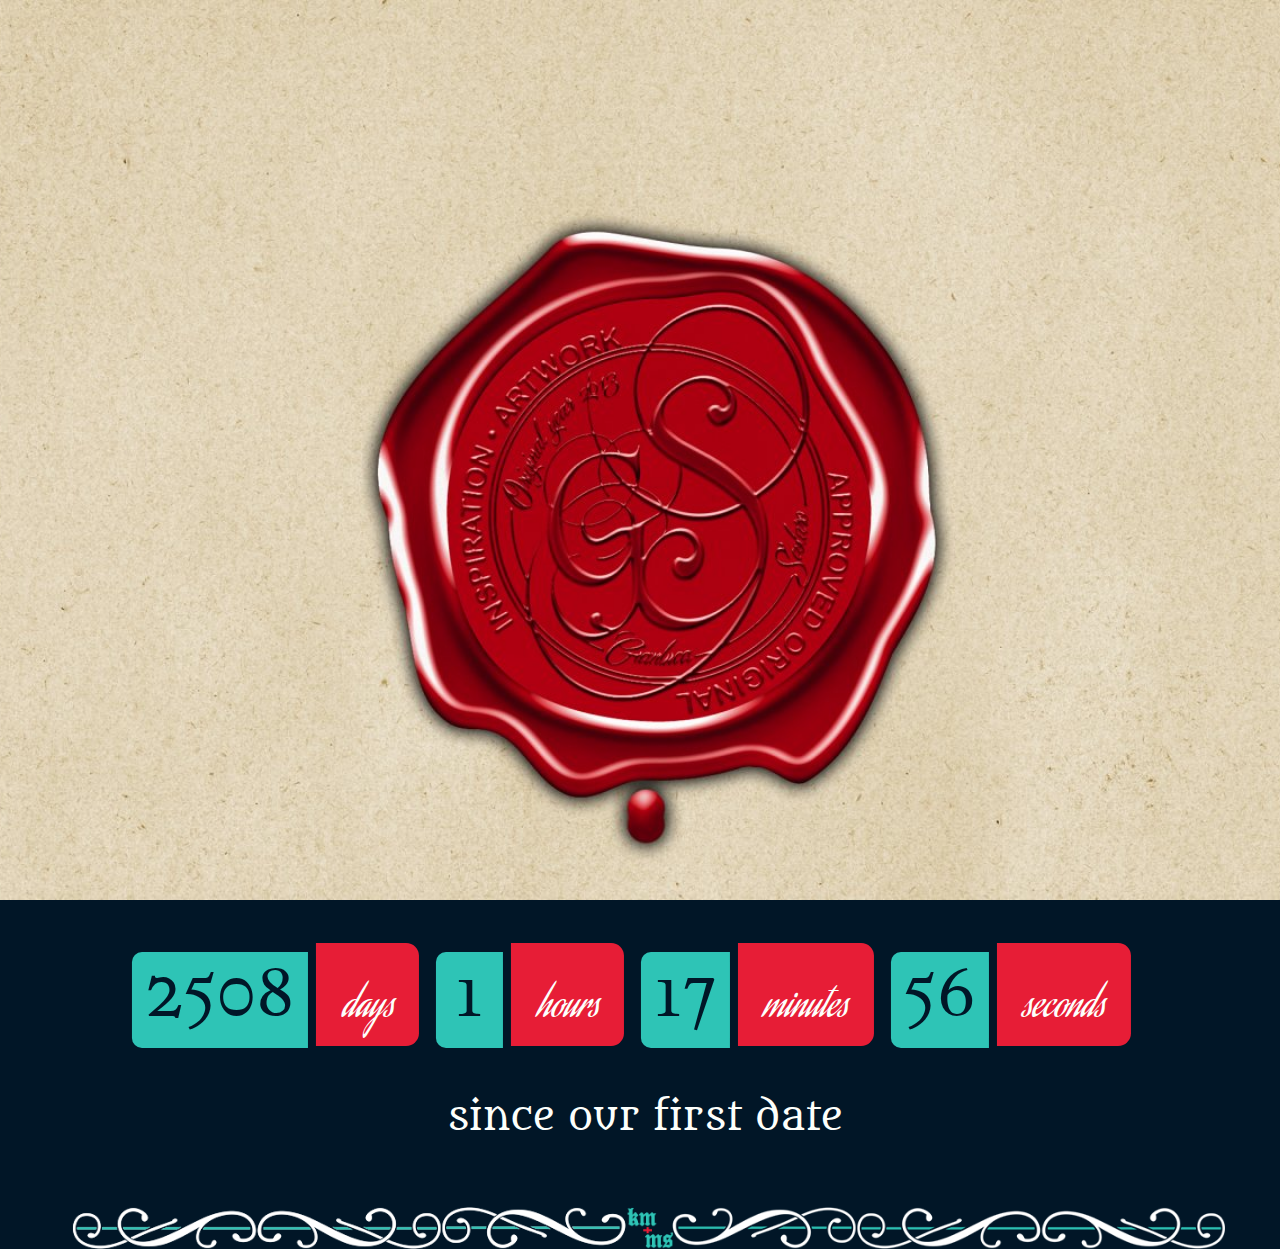
==== index.html @ 1c7cef9d "Update index.html" ====
<!DOCTYPE html>
<html>
<head>
    <meta charset="utf-8">
    <title>Merry Christmas 30!</title>
    <script src="https://cdn.zingchart.com/zingchart.min.js"></script>
    <link rel="apple-touch-icon" sizes="180x180" href="./icon/apple-touch-icon.png">
    <link rel="icon" type="image/png" sizes="32x32" href="./icon/favicon-32x32.png">
    <link rel="icon" type="image/png" sizes="16x16" href="./icon/favicon-16x16.png">
    <link rel="manifest" href="./site.webmanifest">
    <link rel="mask-icon" href="./icon/safari-pinned-tab.svg" color="#5bbad5">
    <meta name="msapplication-TileColor" content="#da532c">
    <meta name="theme-color" content="#ffffff">
    <link rel="stylesheet" href="css.css" type="text/css" charset="utf-8" />
    <style>
        zing-grid[loading] {
            height: 400px;
        }

        .blocker{
            position: fixed;
            background: #FDFFFC;
            z-index: 4;
            width: 100%;
            height: 100%;
            top: 0px;
            text-align: center;
        }

        .header {
          position: fixed;
          top: 0px;
          background: #E71D36;
          text-align: center;
          position: fixed;
          top: 0;
          width: 100vw;
          height: 10vh;
          border-radius: 0px 0px 20px 20px;
          z-index: 3;
        }

        .footer {
          position: fixed;
          bottom:0;
          text-align: right;
          z-index: 1;
        }

        .mySlides {
            display:block;
            margin-left: auto;
            margin-right: auto;
            width:40%;
            float:left;
        }

        .line{
            display:block;
            width:90vw;
            position: relative;
            top: 50%;
            left: 50%;
            transform: translate(-52%,0%);
            z-index: -1;
        }

        .roundbutton{
            position:fixed;
            background-color: transparent;
            top:27%;
            left:40%;
            border: transparent;
            border-radius: 100%;
            width: 20%;
            height: 40%;
        }

        .noScroll{
            overflow: hidden;
        }

        .countup {
          text-align: center;
          margin-bottom: 5vh;
          margin-top: 5vh;
        }

        .countup .timeel {
          display: inline-block;
          background: #2ec4b6;
          color: #011627;
          min-width: 2.6rem;
          margin-left: 1vw;
          border-radius: 10px 0 0 10px;
          font-size: 4.5vw;
          font-family: 'metamorphous';
          padding: 1vh 1vw 1.5vh 1vw;
        }

        .countup span[class*="timeRef"] {
          border-radius: 0 1vw 1vw 0;
          margin-left: 0.3vw;
          background: #e71d36;
          color: #FDFFFC;
          font-size: 3vw;
          padding: 4vh 2vw 0.75vh 2vw;
          font-family: 'aguafina';
        }

    </style>
    <script>//slideshow script
        var myIndex = 0;
        function carousel() {
          var i;
          var x = document.getElementsByClassName("mySlides");
          for (i = 0; i < x.length; i++) {
            x[i].style.display = "none";
          }
          myIndex++;
          if (myIndex > x.length) {myIndex = 1}
          x[myIndex-1].style.display = "block";
          setTimeout(carousel, 6500); // Change image every 2 seconds
        }
    </script>
    <script> // chart properties
        ZC.LICENSE = ["569d52cefae586f634c54f86dc99e6a9", "b55b025e438fa8a98e32482b5f768ff5"];
        window.addEventListener('load', function() {
            const daysConfig = {
            type: 'calendar',
            backgroundColor:'transparent',
            options: {
                firstday: 'm',
                day: { // Configure the styling by day.
                   items: { // Use this object to style the cells by individual calendar day.
                       'd-2019-09-06': {
                           backgroundColor: '#ff9f1c',
                       },
                       'd-2019-12-19': {
                           backgroundColor: '#ff9f1c',
                       },
                   },
               },
                year: {
                    text: '2019',
                    visible: true,
                    fontSize: 72,
                    fontColor: '#FDFFFC',
                    fontFamily: 'metamorphous'
                },
                startMonth: 9,
                endMonth: 12,
                palette: ['none', '#2ec4b6'],
                month: {
                    values: ['January', 'February', 'March', 'April', 'May', 'June', 'July', 'August', 'September', 'October', 'November', 'December'], // Set the month labels.
                    item: { // Use this object to style the month labels.
                        fontColor: '#FDFFFC',
                        fontSize: 45,
                        fontFamily: 'photograph',
                        offsetX: 50,
                    },
                    outline: { // Use this object to style the borders of active and inactive months.
                      borderColor: 'white',
                      borderWidth: 2,
                      active: { // Use this object to style the borders of active months.
                        borderColor: '#E71D36',
                        borderWidth: 6
                      }
                  },
                },
                weekday: {
                    values: ['Mon', 'Tue', 'Wed', 'Thu', 'Fri', 'Sat', 'Sun'],
                    item: {
                        fontColor: 'white',
                        fontSize: 24,
                        fontFamily: 'metamorphous',
                    }
                },
                values: [
                    ['2019-09-06', 2, 'We match on Tinder'],
                    ['2019-09-13', 2, 'Dinner at Vua near Dawson, ended up at my place,\nwatched Jurassic Park'],
                    ['2019-09-15', 2, 'Brunch at Eggspectation, went to Fine Arts Museum,\nended up at my place'],
                    ['2019-09-19', 2, 'Went to the pet store and Canadian Tire near Dawson,\nsomehow ended up at my place '],
                    ['2019-09-21', 2, 'Went to your place, made dinner and cookies,\nwatched About A Boy'],
                    ['2019-09-24', 2, 'Got lunch on campus at McGill, went to Indigo '],
                    ['2019-09-26', 2, 'You showed up at my place unexpectedly to hang out'],
                    ['2019-09-27', 2, 'Climate March followed by dinner at L’Gros Luxe, sleepover'],
                    ['2019-09-28', 2, 'Made french toast for breakfast and then lunch at Yokato Yokabai'],
                    ['2019-10-01', 2, 'Lunch on campus at McGill, went to Redpath Museum'],
                    ['2019-10-03', 2, 'Came to my place, went through google photos'],
                    ['2019-10-04', 2, 'Walked from McGill to my place, watched Over the Garden Wall,\nmade sandwiches, sleepover'],
                    ['2019-10-05', 2, 'Made french toast and watched Adventure Time'],
                    ['2019-10-10', 2, 'Some sort of sleepover. This one\'s lost to time.'],
                    ['2019-10-11', 1, 'Saw each other briefly, but not <i>technically</i> a date'],
                    ['2019-10-13', 2, 'You came over around midnight after a party, slept over - \nthen went to parc Lafontaine and your house later in the day'],
                    ['2019-10-14', 2, 'Canadian Thanksgiving with your family'],
                    ['2019-10-16', 2, 'went to Dawson to do homework with you, went to the mall,\nlounged on couches in Canadian Tire'],
                    ['2019-10-17', 2, 'Came to my place, ordered pasta,\nwatched Adventure Time, sleepover '],
                    ['2019-10-18', 1, 'Saw each other briefly, but not <i>technically</i> a date'],
                    ['2019-10-19', 2, 'Went thrifting, came to my place,\nwent to my friend\'s birthday party, sleepover'],
                    ['2019-10-20', 2, 'Went to your place, saw the dog, ate lunch'],
                    ['2019-10-22', 2, 'Hung out at McGill, then at Dawson, ate brie and baguettes'],
                    ['2019-10-24', 2, 'Hung out at my place, made meatballs, sleepover'],
                    ['2019-10-25', 2, 'Your Halloween party at your house, sleepover'],
                    ['2019-10-26', 2, 'Ate lunch at yours, walked around Westmount'],
                    ['2019-10-27', 2, 'Did homework and ate dinner at your place'],
                    ['2019-10-30', 2, 'Walked around the plateau and then did the\nstates presentation at my place'],
                    ['2019-10-31', 2, 'Made pasta at my place, watched Tall Girl, ate popcorn, sleepover'],
                    ['2019-11-01', 1, 'Saw each other briefly, but not <i>technically</i> a date'],
                    ['2019-11-02', 2, 'Went to the library, made chicken parm at my place,\nwatched ratatouille, sleepover'],
                    ['2019-11-03', 2, 'Made pancakes for breakfast, went to the contemporary art museum,\nate lunch and dinner at your place'],
                    ['2019-11-05', 2, 'Live drawing (of me) at your place, dinner, and studying'],
                    ['2019-11-07', 2, 'Made pasta at my place, watched Adventure Time, sleepover'],
                    ['2019-11-08', 1, 'Saw each other briefly, but not <i>technically</i> a date'],
                    ['2019-11-09', 2, 'Went to the library, ate greek food at Sparta Chicken,\nsleepover at mine'],
                    ['2019-11-10', 1, 'Saw each other briefly, but not <i>technically</i> a date'],
                    ['2019-11-12', 2, 'Ate dinner at your place, watched an Iranian vampire movie'],
                    ['2019-11-13', 2, 'You came to my place unexpectedly,\nwe ate pasta and hot chocolate'],
                    ['2019-11-15', 2, 'My birthday party (at Rob’s place), sleepover at mine'],
                    ['2019-11-16', 2, 'Slept in, went Cafe Santropol for lunch\nand then botanical gardens, library'],
                    ['2019-11-20', 2, 'I came to Dawson for a quick dinner'],
                    ['2019-11-21', 2, 'Came to my place, made Fancy butter pasta,\nwatched Arrival, sleepover'],
                    ['2019-11-22', 1, 'Saw each other briefly, but not <i>technically</i> a date'],
                    ['2019-11-23', 2, 'Went to the library, made breaded chicken at my place,\nwatched The Holy Mountain, sleepover'],
                    ['2019-11-24', 2, 'Woke up, made french toast, took a nap'],
                    ['2019-11-25', 2, 'I came to Dawson to hang out real quick,\ncoffee date at Starbucks'],
                    ['2019-11-26', 2, 'Popped over to Dawson for a quick dinner, went to Canadian Tire'],
                    ['2019-11-28', 2, 'Met up at my place, thanksgiving dinner with my parents\nat L’Academie, watched Song of the Sea, sleepover '],
                    ['2019-11-29', 2, 'Woke up, made pancakes, hung out'],
                    ['2019-11-30', 2, 'Went to the library, then your place, made stir-fry,\nwatched Captain Fantastic & ate chocolates,\nlooked at old drawings/photos, sleepover'],
                    ['2019-12-01', 2, 'Slept in, ate cheesy bagels, read books, hung out'],
                    ['2019-12-02', 2, 'Went to Dawson to hang out while you did homework'],
                    ['2019-12-03', 2, 'Went to Dawson, ate greek food, hung out while you worked for a while'],
                    ['2019-12-04', 2, 'Went to Dawson, got some pizza, played some sporcle'],
                    ['2019-12-05', 2, 'Came to my place, made pasta, watched Netflix, sleepover'],
                    ['2019-12-06', 2, 'Dinner with your grandparents, sleepover at your place'],
                    ['2019-12-07', 1, 'Saw each other briefly, but not <i>technically</i> a date'],
                    ['2019-12-08', 2, 'At your place, ate homemade pizza, then hung out & studied together'],
                    ['2019-12-09', 2, 'Came to mine, made chicken parm then watched Bob Burger\nand ate chocolate chip cookies, sleepover'],
                    ['2019-12-10', 1, 'Saw each other briefly, but not <i>technically</i> a date'],
                    ['2019-12-12', 2, 'Made chicken souvlaki at my place, watched Awakenings, sleepover'],
                    ['2019-12-13', 2, 'Slept in, made buttermilk pancakes, got dinner at Vua,\nsaw Queen & Slim at the theater, went back to your place, sleepover'],
                    ['2019-12-14', 1, 'Saw each other briefly, but not <i>technically</i> a date'],
                    ['2019-12-16', 2, 'Hung out at your place - later, fancy dinner at Cadet, sleepover'],
                    ['2019-12-17', 2, 'Borrowed the car to drive to SkyZone - later, made ravioli and hung out'],
                    ['2019-12-18', 2, 'Went to your place after your wisdom teeth surgery,\nate a lot of food and watched the Hunger Games'],
                    ['2019-12-19', 2, 'I fly back to Philadelphia'],
                ]
            },
                tooltip: { // Use this object to to configure the tooltips.
                        text: '%data-day\n%data-info0',
                        alpha: 1,
                        backgroundColor: '#FDFFFC',
                        borderAlpha: 1,
                        borderColor: '#E71D36',
                        borderRadius: 10,
                        borderWidth: 2,
                        callout: true,
                        fontFamily: 'metamorphous',
                        fontColor: '#26a195',
                        fontSize: 20,
                        offsetY: -10,
                        align: 'center',
                        textAlpha: 1
                    },
                plotarea: {
                    backgroundColor:'transparent',
                    marginTop: '15%',
                }
            };
            zingchart.render({
                id: 'myChart',
                data: daysConfig,
            });
        });
    </script>
    <script>// hide intro function
        function hideFunction() {
            var x = document.getElementById("intro");
            if (x.style.display === "none") {
                x.style.display = "block";
            } else {
                x.style.display = "none";
            }
        }
    </script>
    <script>// countup function
        window.onload = function() {
            countUpFromTime("Sep 13, 2019 17:00:00", 'countup1'); // ****** Change this line!
        };
        function countUpFromTime(countFrom, id) {
        countFrom = new Date(countFrom).getTime();
        var now = new Date(),
          countFrom = new Date(countFrom),
          timeDifference = (now - countFrom);

        var secondsInADay = 60 * 60 * 1000 * 24,
          secondsInAHour = 60 * 60 * 1000;

        days = Math.floor(timeDifference / (secondsInADay) * 1);
        hours = Math.floor((timeDifference % (secondsInADay)) / (secondsInAHour) * 1);
        mins = Math.floor(((timeDifference % (secondsInADay)) % (secondsInAHour)) / (60 * 1000) * 1);
        secs = Math.floor((((timeDifference % (secondsInADay)) % (secondsInAHour)) % (60 * 1000)) / 1000 * 1);

        var idEl = document.getElementById(id);
        idEl.getElementsByClassName('days')[0].innerHTML = days;
        idEl.getElementsByClassName('hours')[0].innerHTML = hours;
        idEl.getElementsByClassName('minutes')[0].innerHTML = mins;
        idEl.getElementsByClassName('seconds')[0].innerHTML = secs;

        clearTimeout(countUpFromTime.interval);
        countUpFromTime.interval = setTimeout(function(){ countUpFromTime(countFrom, id); }, 1000);
        }
    </script>
    <script>//scroll lock script
        function removeScrollLock() {
            var element = document.getElementById("body");
            element.classList.remove("noScroll");
        }
    </script>
</head>

<body style="background-color:#011627;" id="body" class="noScroll">
    <div style="position:absolute; top:0; left:0;">
        <div class="blocker" id="intro">
                <img src="./img/seal.png" alt="if this image isn't showing up, something's gone wrong" style="width:100%; height:100%; object-fit: cover;">
                <button class="roundbutton" onclick="hideFunction(); carousel(); removeScrollLock()"></button>
        </div>
        <div class="header" id="myHeader" style="font-family: 'aguafina'; font-size:5vh; color:#FDFFFC; line-height:0px;">
            <p>Kiran's Crazy Coded Christmas Card</p>
        </div>
        <div class="footer">
            <img src="./img/tinyk.png" alt="if this image isn't showing up, something's gone wrong" style="width:20%">
        </div>

        <div style="display:block; margin-left:5vw; padding-top:12vh;">
            <img src="./img/hollyleft.png" alt="if this image isn't showing up, something's gone wrong" style="width:20vw; float: left; padding-right:5vw; padding-top:10%;">
            <div class="slideshow" style="text-align: center; width:100vw">
                <img class="mySlides" alt="if this image isn't showing up, something's gone wrong" src="./img/slide1.png">
                <img class="mySlides" alt="if this image isn't showing up, something's gone wrong" src="./img/slide2.png">
                <img class="mySlides" alt="if this image isn't showing up, something's gone wrong" src="./img/slide3.png">
                <img class="mySlides" alt="if this image isn't showing up, something's gone wrong" src="./img/slide4.png">
                <img class="mySlides" alt="if this image isn't showing up, something's gone wrong" src="./img/slide5.png">
            </div>
            <img src="./img/hollyright.png" alt="if this image isn't showing up, something's gone wrong" style="width:20vw; float: left; padding-left:5vw; padding-top:10%;">
        </div>

        <p style="clear: both;"></p>


        <img class="line" src="./img/line.png" alt="if this image isn't showing up, something's gone wrong" style="padding-top: 2%; padding-bottom: 0%;">

        <div style="font-family: 'metamorphous'; text-align: center; margin-left:-4%;">
            <p style="font-size: 4vw; color:#FF9F1C">Merry Christmas, Muriel!</p>
            <p style="font-size: 2vw; color:#FDFFFC;">If you're reading this, that means it's Christmas, </p>
        </div>

        <img class="line" src="./img/line.png" alt="if this image isn't showing up, something's gone wrong" style="padding-top: 0%; padding-bottom: 2%;">

        <div id='myChart' style="width:90vw; position: relative; z-index: 2;"></div>

        <div class="countup" id="countup1" style="transform: translate(-3.5%,0%);">
              <span class="timeel days">00</span>
              <span class="timeel timeRefDays">days</span>
              <span class="timeel hours">00</span>
              <span class="timeel timeRefHours">hours</span>
              <span class="timeel minutes">00</span>
              <span class="timeel timeRefMinutes">minutes</span>
              <span class="timeel seconds">00</span>
              <span class="timeel timeRefSeconds">seconds</span>
        </div>
        <div style="font-family: 'metamorphous'; text-align: center; margin-left:-4%;">
            <p style="font-size: 3vw; color:#FDFFFC">since our first date</p>
        </div>

        <img class="line" src="./img/line.png" alt="if this image isn't showing up, something's gone wrong" style="padding-top: 2%; padding-bottom: 0%;">
    </div>
</body>

</html>
---- css.css ----
@font-face {
    font-family: 'photograph';
    src: url('./font/photographsignature-webfont.woff2') format('woff2'),
         url('./font/photographsignature-webfont.woff') format('woff');
    font-weight: normal;
    font-style: normal;
}

@font-face {
    font-family: 'metamorphous';
    src: url('./font/metamorphous-regular-webfont.woff2') format('woff2'),
         url('./font/metamorphous-regular-webfont.woff') format('woff');
    font-weight: normal;
    font-style: normal;

}

@font-face {
    font-family: 'aguafina';
    src: url('./font/aguafinascript-regular-webfont.woff2') format('woff2'),
         url('./font/aguafinascript-regular-webfont.woff') format('woff');
    font-weight: normal;
    font-style: normal;

}
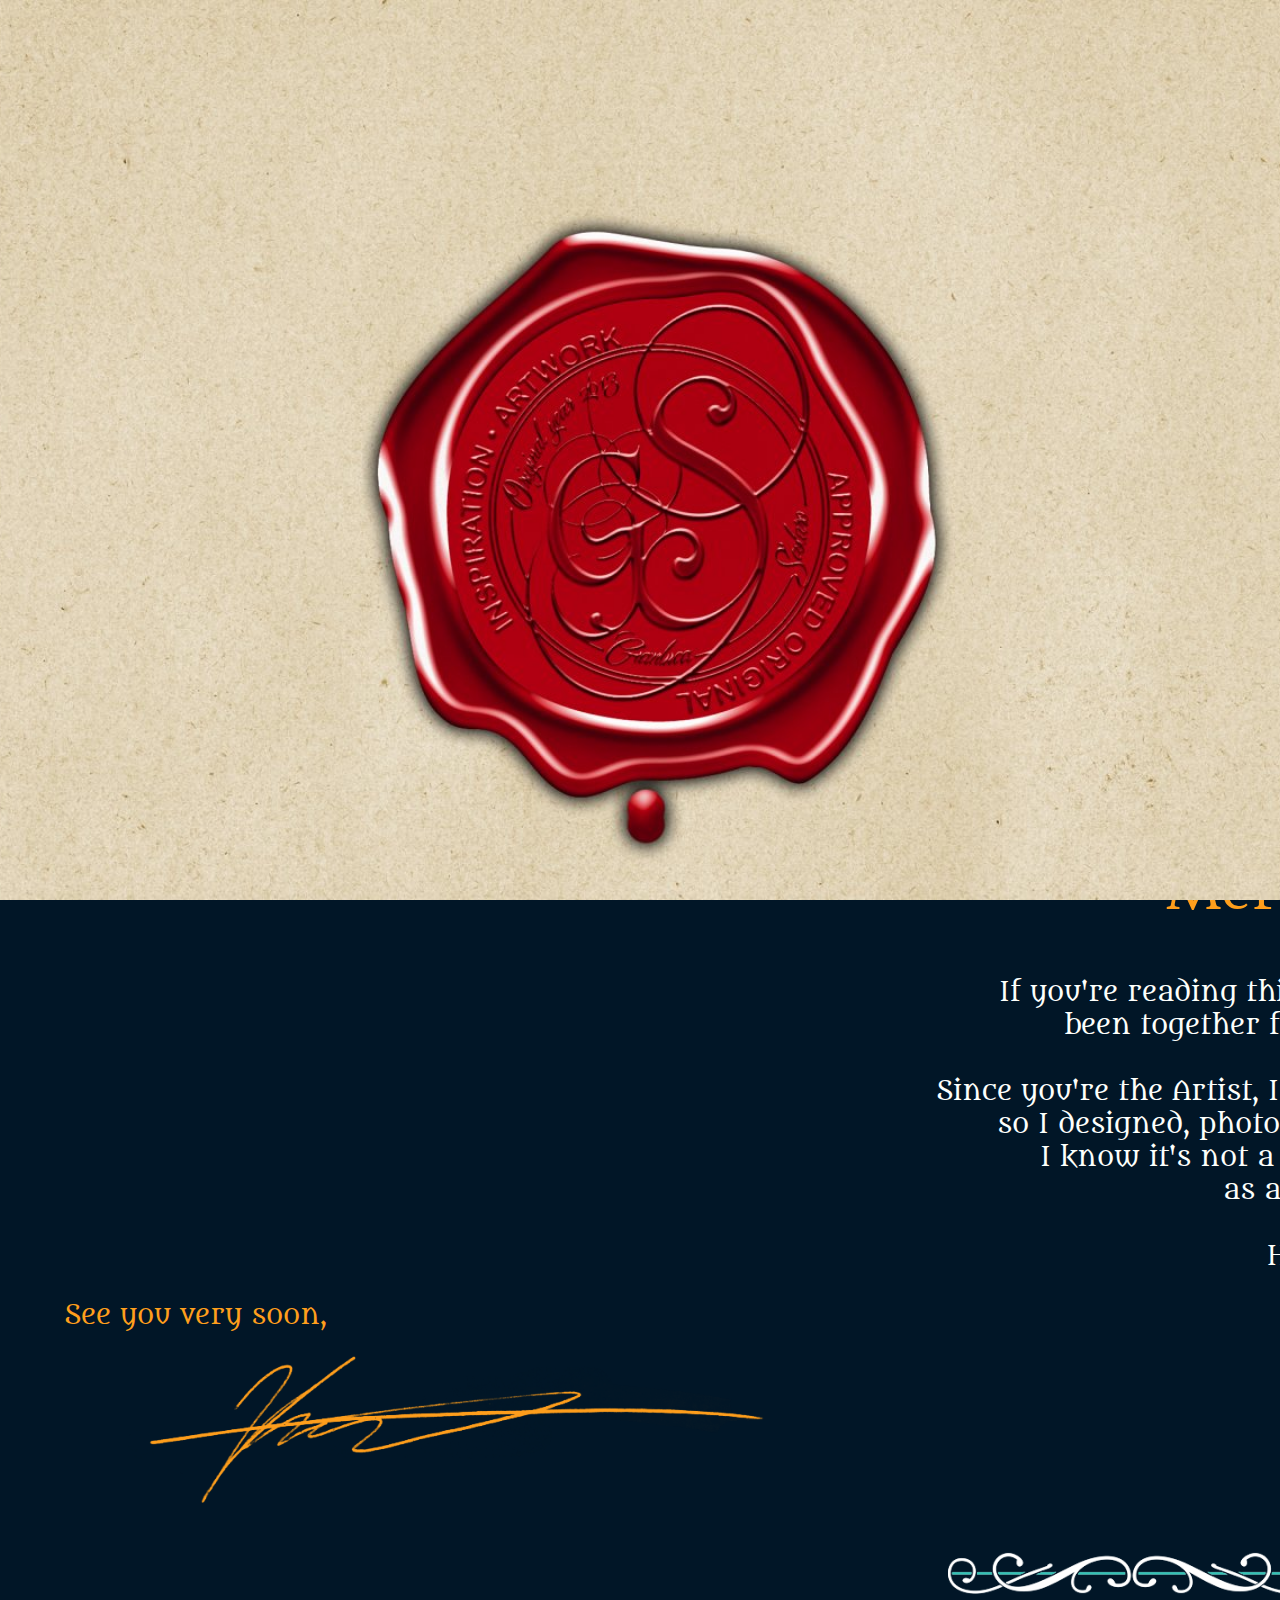
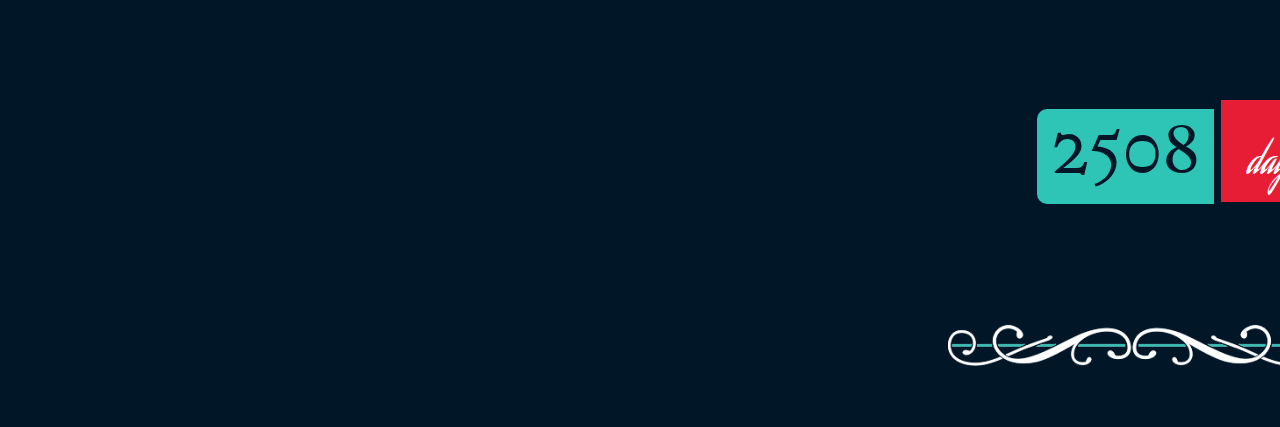
==== commit 237ba72e: "final edits: fixing centering, adding text" ====
--- a/index.html
+++ b/index.html
@@ -2,7 +2,7 @@
 <html>
 <head>
     <meta charset="utf-8">
-    <title>Merry Christmas 30!</title>
+    <title>Merry Christmas!</title>
     <script src="https://cdn.zingchart.com/zingchart.min.js"></script>
     <link rel="apple-touch-icon" sizes="180x180" href="./icon/apple-touch-icon.png">
     <link rel="icon" type="image/png" sizes="32x32" href="./icon/favicon-32x32.png">
@@ -48,11 +48,11 @@
         }
 
         .mySlides {
-            display:block;
-            margin-left: auto;
-            margin-right: auto;
-            width:40%;
+            position: relative;
+            display: inline-block;
+            width: 40vw;
             float:left;
+            padding: 0vh 3.5vw 0vh 3.5vw;
         }
 
         .line{
@@ -61,9 +61,10 @@
             position: relative;
             top: 50%;
             left: 50%;
-            transform: translate(-52%,0%);
+            transform: translate(-50%,0%);
             z-index: -1;
         }
+
 
         .roundbutton{
             position:fixed;
@@ -90,7 +91,6 @@
           display: inline-block;
           background: #2ec4b6;
           color: #011627;
-          min-width: 2.6rem;
           margin-left: 1vw;
           border-radius: 10px 0 0 10px;
           font-size: 4.5vw;
@@ -119,7 +119,7 @@
           }
           myIndex++;
           if (myIndex > x.length) {myIndex = 1}
-          x[myIndex-1].style.display = "block";
+          x[myIndex-1].style.display = "inline";
           setTimeout(carousel, 6500); // Change image every 2 seconds
         }
     </script>
@@ -177,7 +177,7 @@
                     }
                 },
                 values: [
-                    ['2019-09-06', 2, 'We match on Tinder'],
+                    ['2019-09-06', 2, 'We matched on Tinder'],
                     ['2019-09-13', 2, 'Dinner at Vua near Dawson, ended up at my place,\nwatched Jurassic Park'],
                     ['2019-09-15', 2, 'Brunch at Eggspectation, went to Fine Arts Museum,\nended up at my place'],
                     ['2019-09-19', 2, 'Went to the pet store and Canadian Tire near Dawson,\nsomehow ended up at my place '],
@@ -244,7 +244,7 @@
                     ['2019-12-16', 2, 'Hung out at your place - later, fancy dinner at Cadet, sleepover'],
                     ['2019-12-17', 2, 'Borrowed the car to drive to SkyZone - later, made ravioli and hung out'],
                     ['2019-12-18', 2, 'Went to your place after your wisdom teeth surgery,\nate a lot of food and watched the Hunger Games'],
-                    ['2019-12-19', 2, 'I fly back to Philadelphia'],
+                    ['2019-12-19', 2, 'I flew back to Philadelphia'],
                 ]
             },
                 tooltip: { // Use this object to to configure the tooltips.
@@ -327,39 +327,43 @@
                 <button class="roundbutton" onclick="hideFunction(); carousel(); removeScrollLock()"></button>
         </div>
         <div class="header" id="myHeader" style="font-family: 'aguafina'; font-size:5vh; color:#FDFFFC; line-height:0px;">
-            <p>Kiran's Crazy Coded Christmas Card</p>
+            <p>Kiran's Crazy Creative Coded Christmas Card</p>
         </div>
         <div class="footer">
             <img src="./img/tinyk.png" alt="if this image isn't showing up, something's gone wrong" style="width:20%">
         </div>
 
-        <div style="display:block; margin-left:5vw; padding-top:12vh;">
-            <img src="./img/hollyleft.png" alt="if this image isn't showing up, something's gone wrong" style="width:20vw; float: left; padding-right:5vw; padding-top:10%;">
-            <div class="slideshow" style="text-align: center; width:100vw">
-                <img class="mySlides" alt="if this image isn't showing up, something's gone wrong" src="./img/slide1.png">
-                <img class="mySlides" alt="if this image isn't showing up, something's gone wrong" src="./img/slide2.png">
-                <img class="mySlides" alt="if this image isn't showing up, something's gone wrong" src="./img/slide3.png">
-                <img class="mySlides" alt="if this image isn't showing up, something's gone wrong" src="./img/slide4.png">
-                <img class="mySlides" alt="if this image isn't showing up, something's gone wrong" src="./img/slide5.png">
-            </div>
-            <img src="./img/hollyright.png" alt="if this image isn't showing up, something's gone wrong" style="width:20vw; float: left; padding-left:5vw; padding-top:10%;">
+        <div style="padding-top:12vh; text-align:center; display:flex; justify-content:center; align-items:center;">
+            <img src="./img/hollyleft.png" alt="if this image isn't showing up, something's gone wrong" style="width:22%; position:relative; display: inline-block; float:left; padding:10px;">
+            <img class="mySlides" alt="if this image isn't showing up, something's gone wrong" src="./img/slide1.png">
+            <img class="mySlides" alt="if this image isn't showing up, something's gone wrong" src="./img/slide2.png">
+            <img class="mySlides" alt="if this image isn't showing up, something's gone wrong" src="./img/slide3.png">
+            <img class="mySlides" alt="if this image isn't showing up, something's gone wrong" src="./img/slide4.png">
+            <img class="mySlides" alt="if this image isn't showing up, something's gone wrong" src="./img/slide5.png">
+            <img src="./img/hollyright.png" alt="if this image isn't showing up, something's gone wrong" style="width:22%; position:relative; display: inline-block; float:left; padding:10px;">
         </div>
 
         <p style="clear: both;"></p>
 
 
-        <img class="line" src="./img/line.png" alt="if this image isn't showing up, something's gone wrong" style="padding-top: 2%; padding-bottom: 0%;">
-
-        <div style="font-family: 'metamorphous'; text-align: center; margin-left:-4%;">
+        <img class="line" src="./img/line.png" alt="if this image isn't showing up, something's gone wrong" style="padding-top: 1%; padding-bottom: 0%;">
+
+        <div style="font-family: 'metamorphous'; text-align: center;">
             <p style="font-size: 4vw; color:#FF9F1C">Merry Christmas, Muriel!</p>
-            <p style="font-size: 2vw; color:#FDFFFC;">If you're reading this, that means it's Christmas, </p>
-        </div>
-
-        <img class="line" src="./img/line.png" alt="if this image isn't showing up, something's gone wrong" style="padding-top: 0%; padding-bottom: 2%;">
+            <p style="font-size: 2vw; color:#FDFFFC;">If you're reading this, that means it's Christmas, which also means we've <br> been together for well over one hundred days. Isn't that insane?<br><br>Since you're the Artist, I thought I'd play to <i>my</i> strengths when making your card:<br>so I designed, photoshopped, hosted, and coded this website from scratch.<br>I know it's not a "tradtional" card, but I hope you like it - think of it<br>as a celebration of our first year together.<br><br>Here's to so many more, mon cœur.</p>
+        </div>
+
+        <div style="font-family: 'metamorphous'; text-align: left; padding-left: 5vw">
+            <p style="font-size: 2vw; color:#FF9F1C;">See you very soon,<p>
+        </div>
+
+        <img src="./img/signature.png" alt="if this image isn't showing up, something's gone wrong" style="width:50vw; padding-left:10vw; margin-top:-3vw">
+
+        <img class="line" src="./img/line.png" alt="if this image isn't showing up, something's gone wrong" style="padding-top: 1%; padding-bottom: 2%;">
 
         <div id='myChart' style="width:90vw; position: relative; z-index: 2;"></div>
 
-        <div class="countup" id="countup1" style="transform: translate(-3.5%,0%);">
+        <div class="countup" id="countup1">
               <span class="timeel days">00</span>
               <span class="timeel timeRefDays">days</span>
               <span class="timeel hours">00</span>
@@ -369,11 +373,12 @@
               <span class="timeel seconds">00</span>
               <span class="timeel timeRefSeconds">seconds</span>
         </div>
-        <div style="font-family: 'metamorphous'; text-align: center; margin-left:-4%;">
-            <p style="font-size: 3vw; color:#FDFFFC">since our first date</p>
-        </div>
-
-        <img class="line" src="./img/line.png" alt="if this image isn't showing up, something's gone wrong" style="padding-top: 2%; padding-bottom: 0%;">
+
+        <div style="font-family: 'metamorphous'; text-align: center;">
+            <p style="font-size: 3vw; color:#FDFFFC; margin-top:-1vw;">since our first date</p>
+        </div>
+
+        <img class="line" src="./img/line.png" alt="if this image isn't showing up, something's gone wrong" style="padding-top: 0%; padding-bottom: 2%;">
     </div>
 </body>
 
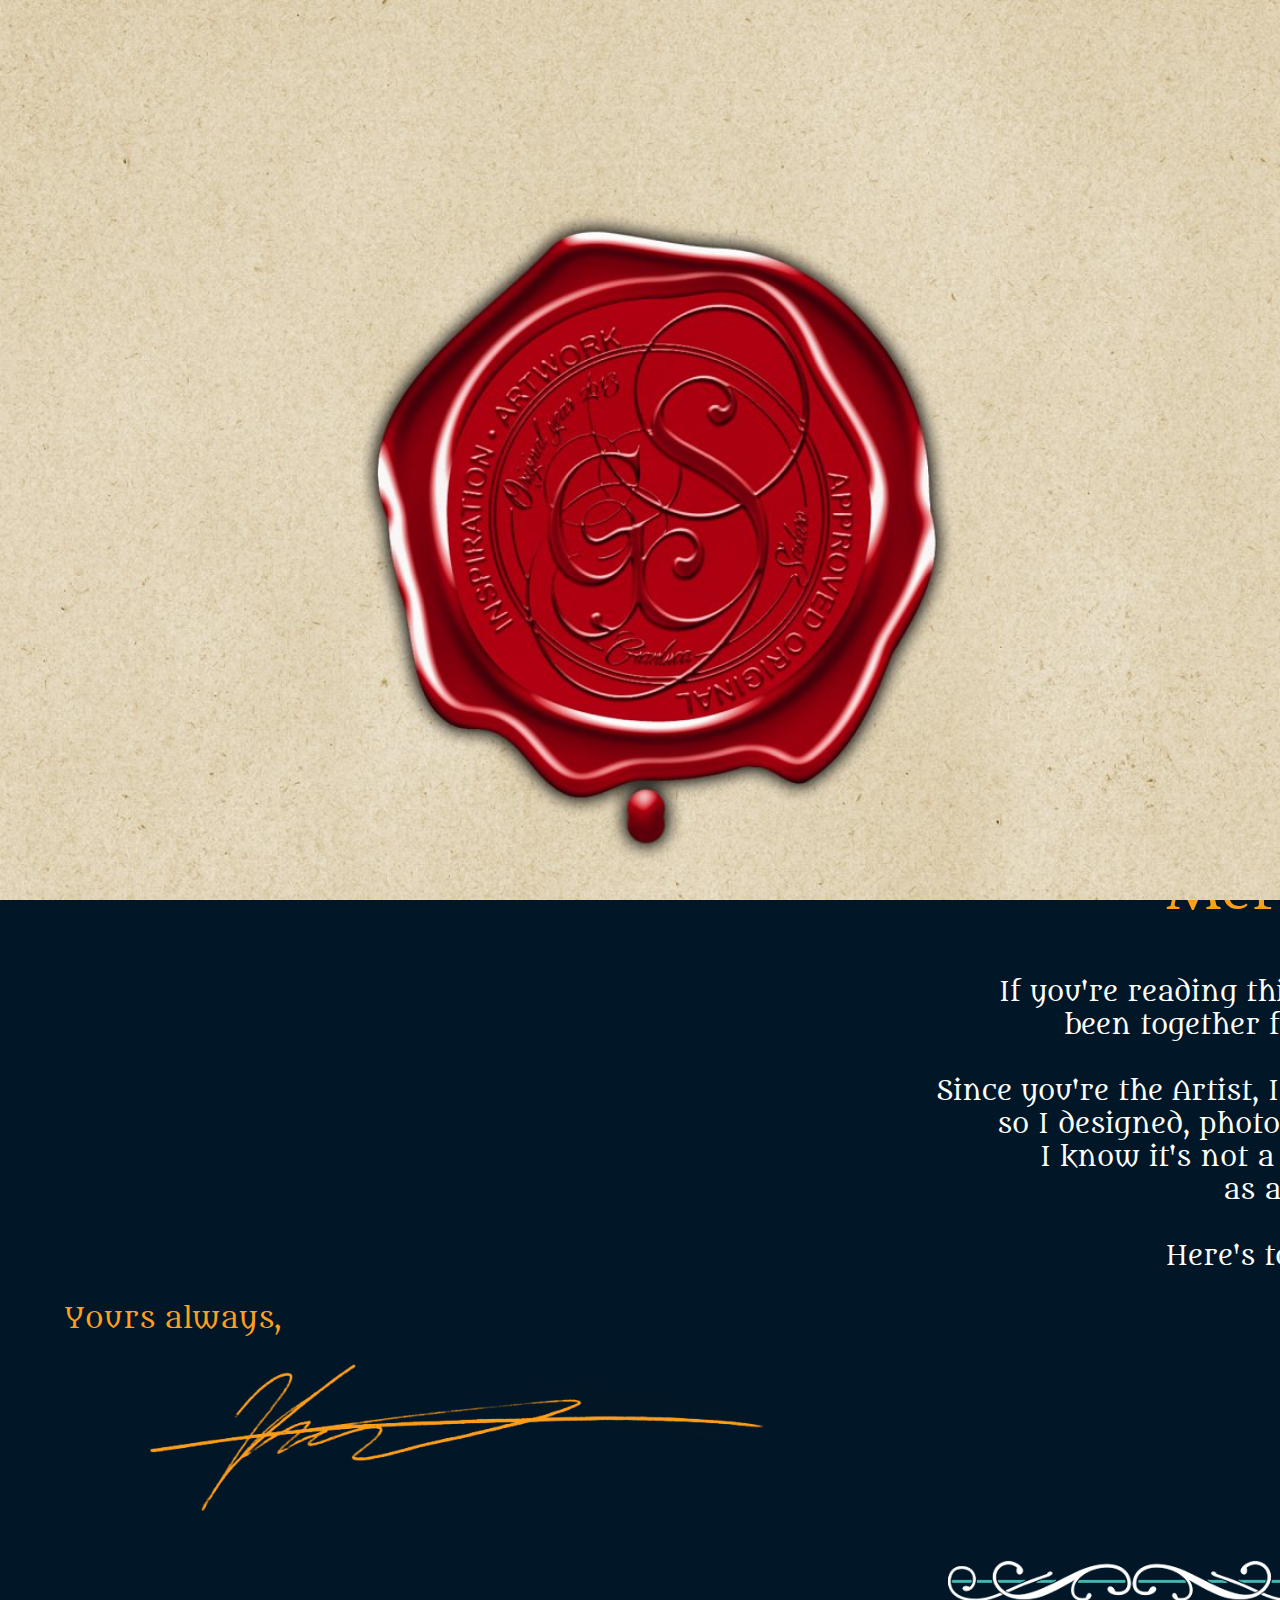
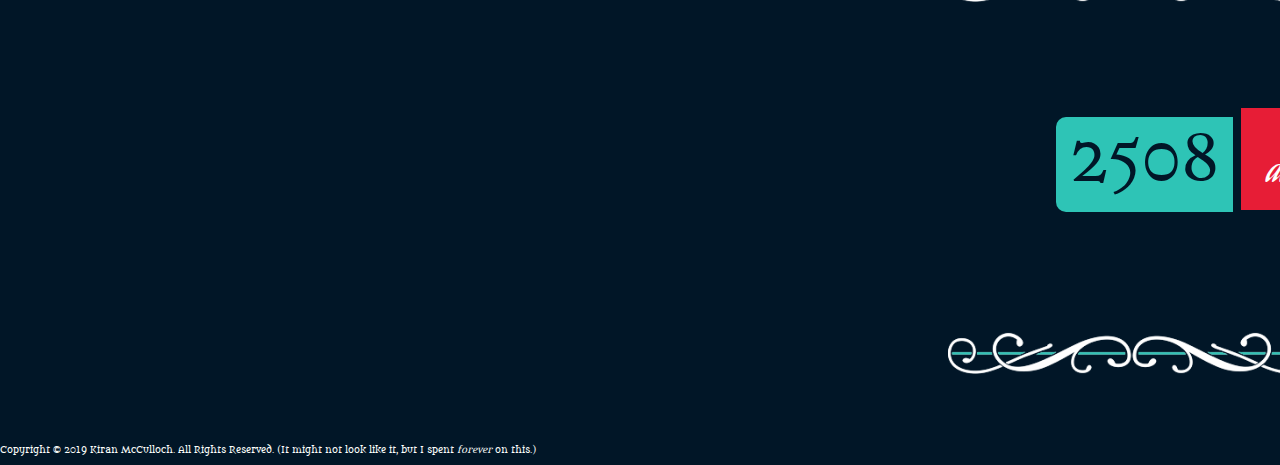
==== commit bea3c88d: "Update index.html" ====
--- a/index.html
+++ b/index.html
@@ -207,7 +207,7 @@
                     ['2019-10-30', 2, 'Walked around the plateau and then did the\nstates presentation at my place'],
                     ['2019-10-31', 2, 'Made pasta at my place, watched Tall Girl, ate popcorn, sleepover'],
                     ['2019-11-01', 1, 'Saw each other briefly, but not <i>technically</i> a date'],
-                    ['2019-11-02', 2, 'Went to the library, made chicken parm at my place,\nwatched ratatouille, sleepover'],
+                    ['2019-11-02', 2, 'Went to the library, made chicken parm at my place,\nwatched Ratatouille, sleepover'],
                     ['2019-11-03', 2, 'Made pancakes for breakfast, went to the contemporary art museum,\nate lunch and dinner at your place'],
                     ['2019-11-05', 2, 'Live drawing (of me) at your place, dinner, and studying'],
                     ['2019-11-07', 2, 'Made pasta at my place, watched Adventure Time, sleepover'],
@@ -350,11 +350,11 @@
 
         <div style="font-family: 'metamorphous'; text-align: center;">
             <p style="font-size: 4vw; color:#FF9F1C">Merry Christmas, Muriel!</p>
-            <p style="font-size: 2vw; color:#FDFFFC;">If you're reading this, that means it's Christmas, which also means we've <br> been together for well over one hundred days. Isn't that insane?<br><br>Since you're the Artist, I thought I'd play to <i>my</i> strengths when making your card:<br>so I designed, photoshopped, hosted, and coded this website from scratch.<br>I know it's not a "tradtional" card, but I hope you like it - think of it<br>as a celebration of our first year together.<br><br>Here's to so many more, mon cœur.</p>
+            <p style="font-size: 2vw; color:#FDFFFC;">If you're reading this, that means it's Christmas, which also means we've <br> been together for well over one hundred days. Isn't that insane?<br><br>Since you're the Artist, I thought I'd play to <i>my</i> strengths when making your card:<br>so I designed, photoshopped, hosted, and coded this website from scratch.<br>I know it's not a "tradtional" card, but I hope you like it - think of it<br>as a celebration of our first year together.<br><br>Here's to so many more, mon cœur. See you soon.</p>
         </div>
 
         <div style="font-family: 'metamorphous'; text-align: left; padding-left: 5vw">
-            <p style="font-size: 2vw; color:#FF9F1C;">See you very soon,<p>
+            <p style="font-size: 2.2vw; color:#FF9F1C;">Yours always,<p>
         </div>
 
         <img src="./img/signature.png" alt="if this image isn't showing up, something's gone wrong" style="width:50vw; padding-left:10vw; margin-top:-3vw">
@@ -379,6 +379,9 @@
         </div>
 
         <img class="line" src="./img/line.png" alt="if this image isn't showing up, something's gone wrong" style="padding-top: 0%; padding-bottom: 2%;">
+
+        <p style="font-family: 'metamorphous'; font-size: 0.7vw; color:#FDFFFC;">Copyright &copy; 2019 Kiran McCulloch. All Rights Reserved. (It might not look like it, but I spent <i>forever</i> on this.)</p>
+
     </div>
 </body>
 
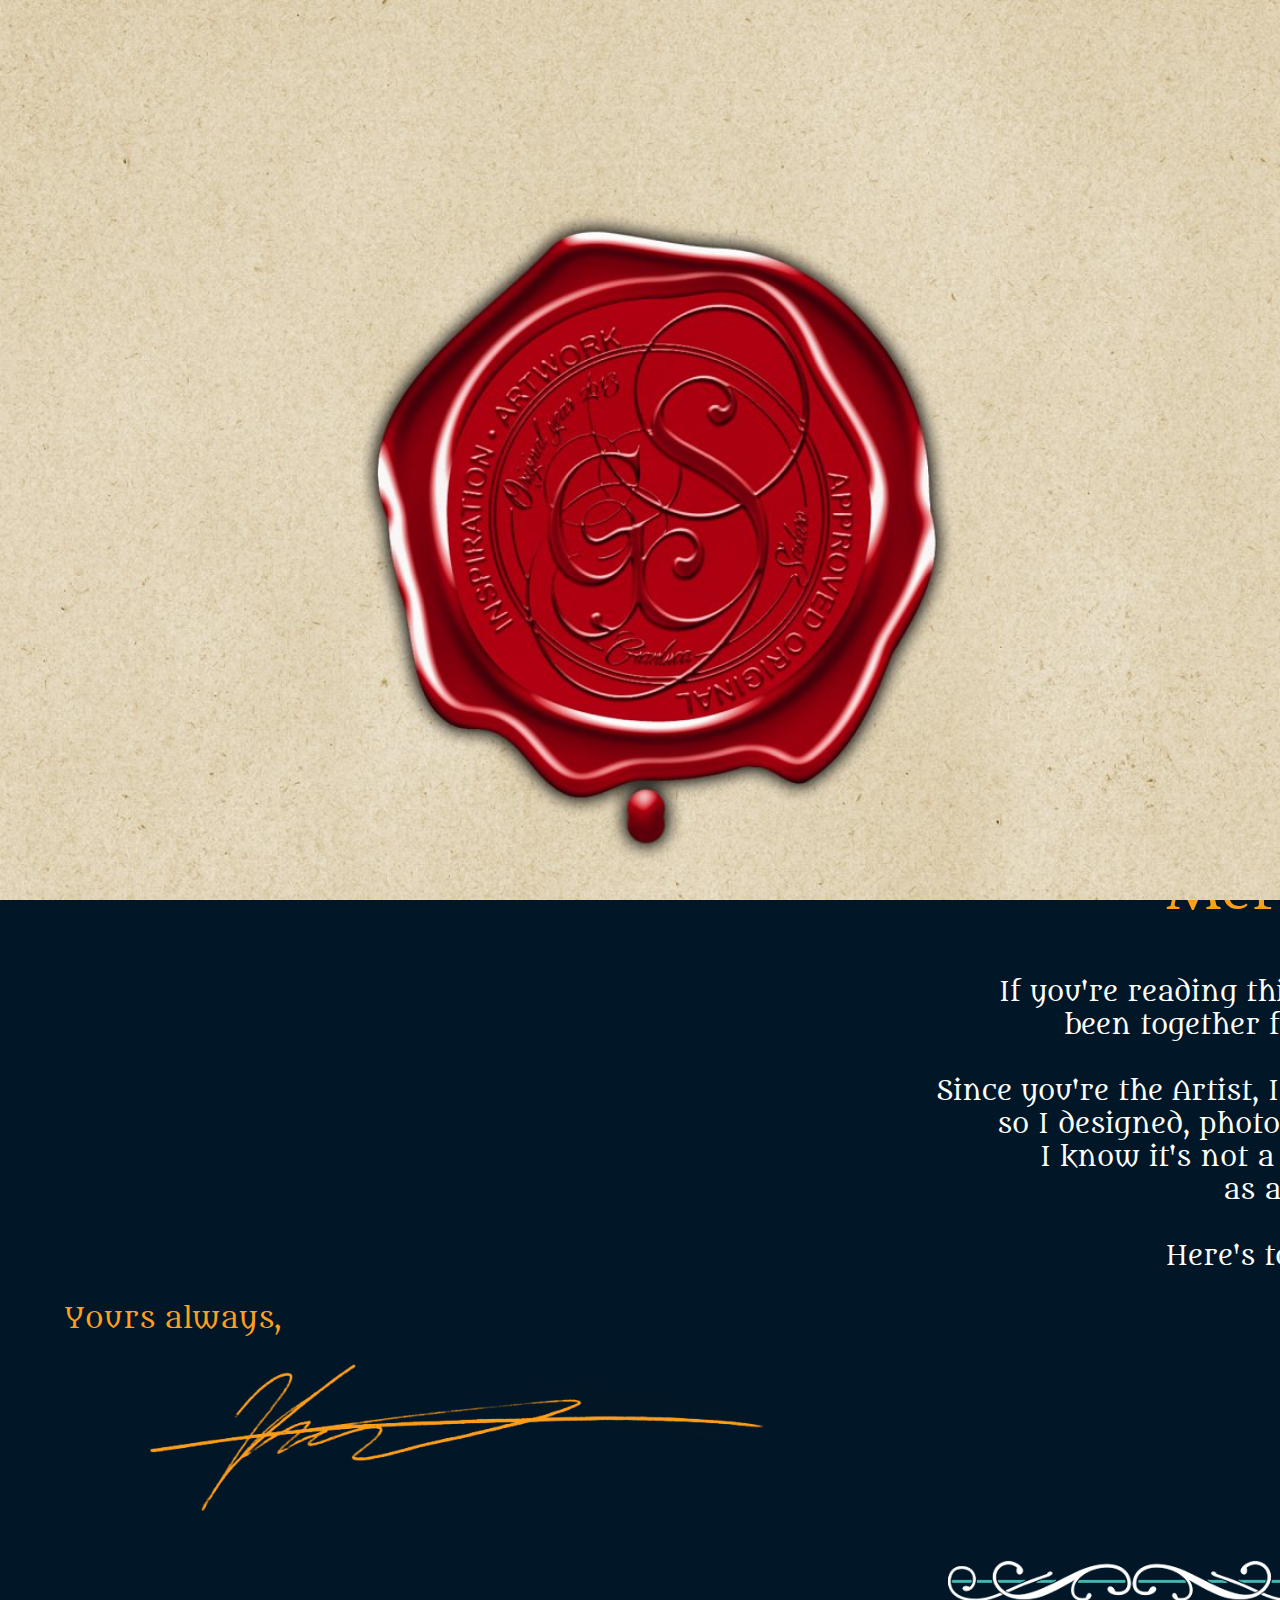
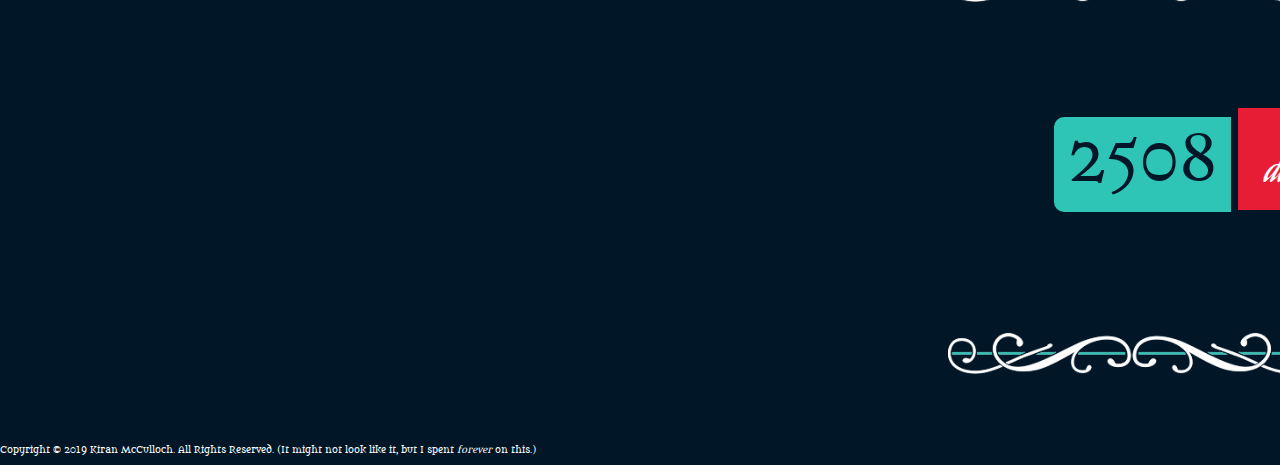
==== commit df0942c4: "Update index.html" ====
--- a/index.html
+++ b/index.html
@@ -2,7 +2,7 @@
 <html>
 <head>
     <meta charset="utf-8">
-    <title>Merry Christmas!</title>
+    <title>Merry Christmas 32!</title>
     <script src="https://cdn.zingchart.com/zingchart.min.js"></script>
     <link rel="apple-touch-icon" sizes="180x180" href="./icon/apple-touch-icon.png">
     <link rel="icon" type="image/png" sizes="32x32" href="./icon/favicon-32x32.png">
@@ -329,9 +329,6 @@
         <div class="header" id="myHeader" style="font-family: 'aguafina'; font-size:5vh; color:#FDFFFC; line-height:0px;">
             <p>Kiran's Crazy Creative Coded Christmas Card</p>
         </div>
-        <div class="footer">
-            <img src="./img/tinyk.png" alt="if this image isn't showing up, something's gone wrong" style="width:20%">
-        </div>
 
         <div style="padding-top:12vh; text-align:center; display:flex; justify-content:center; align-items:center;">
             <img src="./img/hollyleft.png" alt="if this image isn't showing up, something's gone wrong" style="width:22%; position:relative; display: inline-block; float:left; padding:10px;">
@@ -383,6 +380,9 @@
         <p style="font-family: 'metamorphous'; font-size: 0.7vw; color:#FDFFFC;">Copyright &copy; 2019 Kiran McCulloch. All Rights Reserved. (It might not look like it, but I spent <i>forever</i> on this.)</p>
 
     </div>
+    <div class="footer">
+        <img src="./img/tinyk.png" alt="if this image isn't showing up, something's gone wrong" style="width:20%">
+    </div>
 </body>
 
 </html>
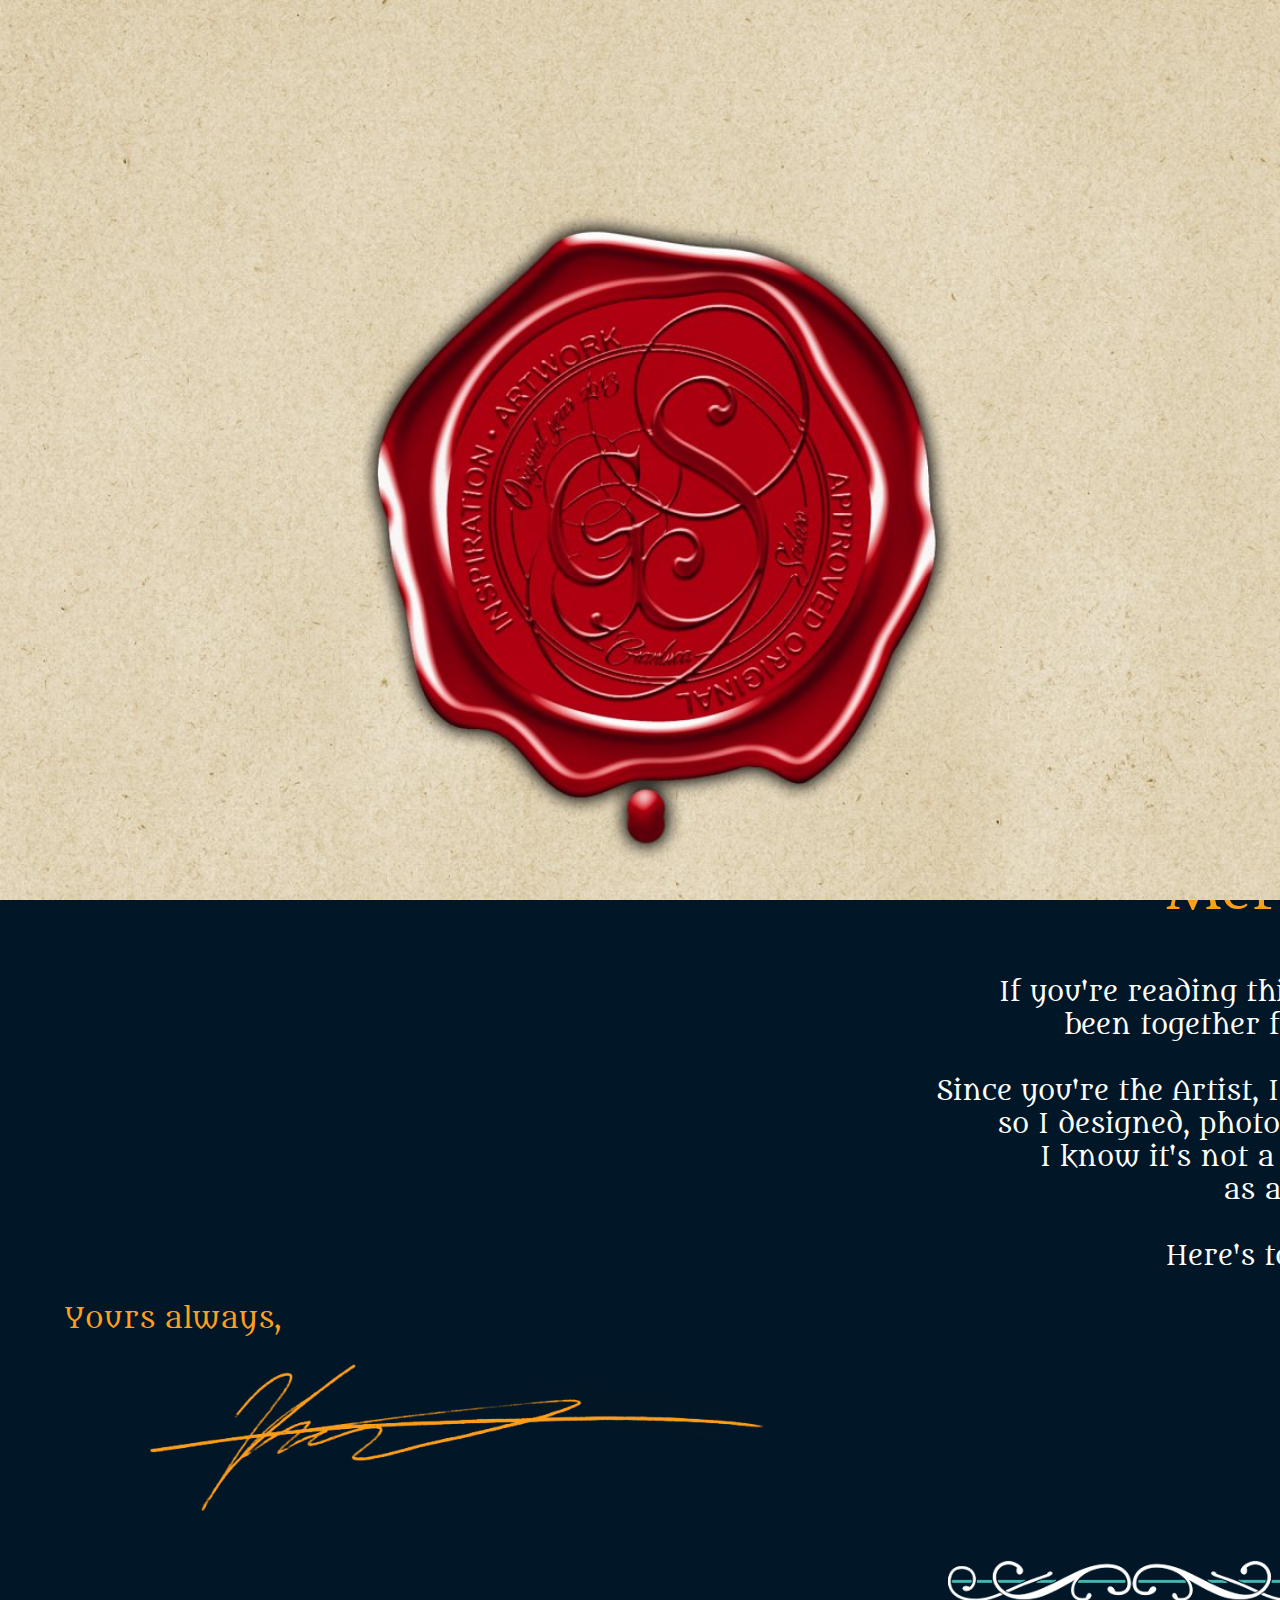
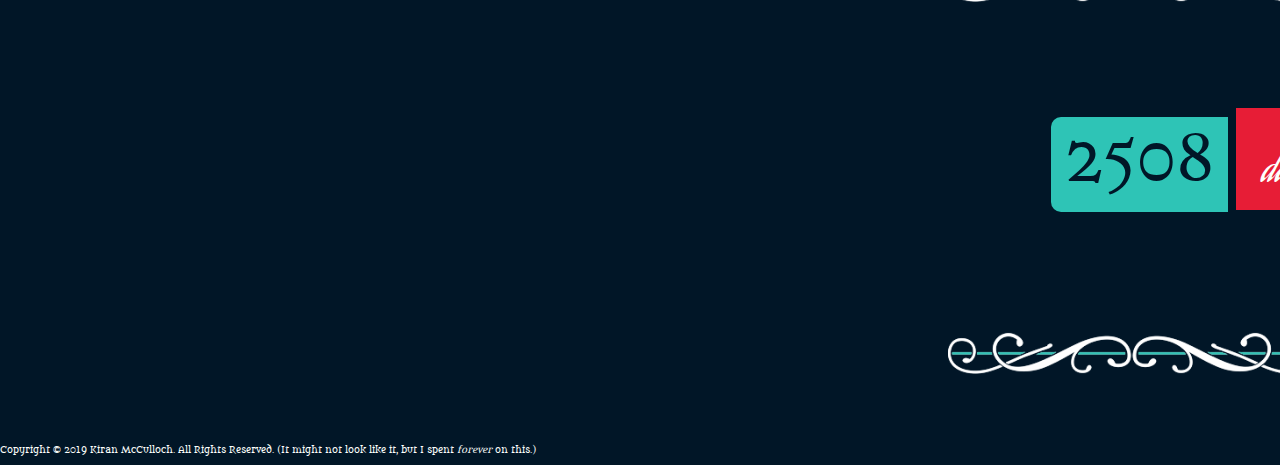
==== commit 3b5de294: "trying to fix footer" ====
--- a/index.html
+++ b/index.html
@@ -2,7 +2,7 @@
 <html>
 <head>
     <meta charset="utf-8">
-    <title>Merry Christmas 32!</title>
+    <title>Merry Christmas 33!</title>
     <script src="https://cdn.zingchart.com/zingchart.min.js"></script>
     <link rel="apple-touch-icon" sizes="180x180" href="./icon/apple-touch-icon.png">
     <link rel="icon" type="image/png" sizes="32x32" href="./icon/favicon-32x32.png">
@@ -43,7 +43,7 @@
         .footer {
           position: fixed;
           bottom:0;
-          text-align: right;
+          right:0;
           z-index: 1;
         }
 
@@ -381,7 +381,7 @@
 
     </div>
     <div class="footer">
-        <img src="./img/tinyk.png" alt="if this image isn't showing up, something's gone wrong" style="width:20%">
+        <img src="./img/tinyk.png" alt="if this image isn't showing up, something's gone wrong" style="width:20vw">
     </div>
 </body>
 
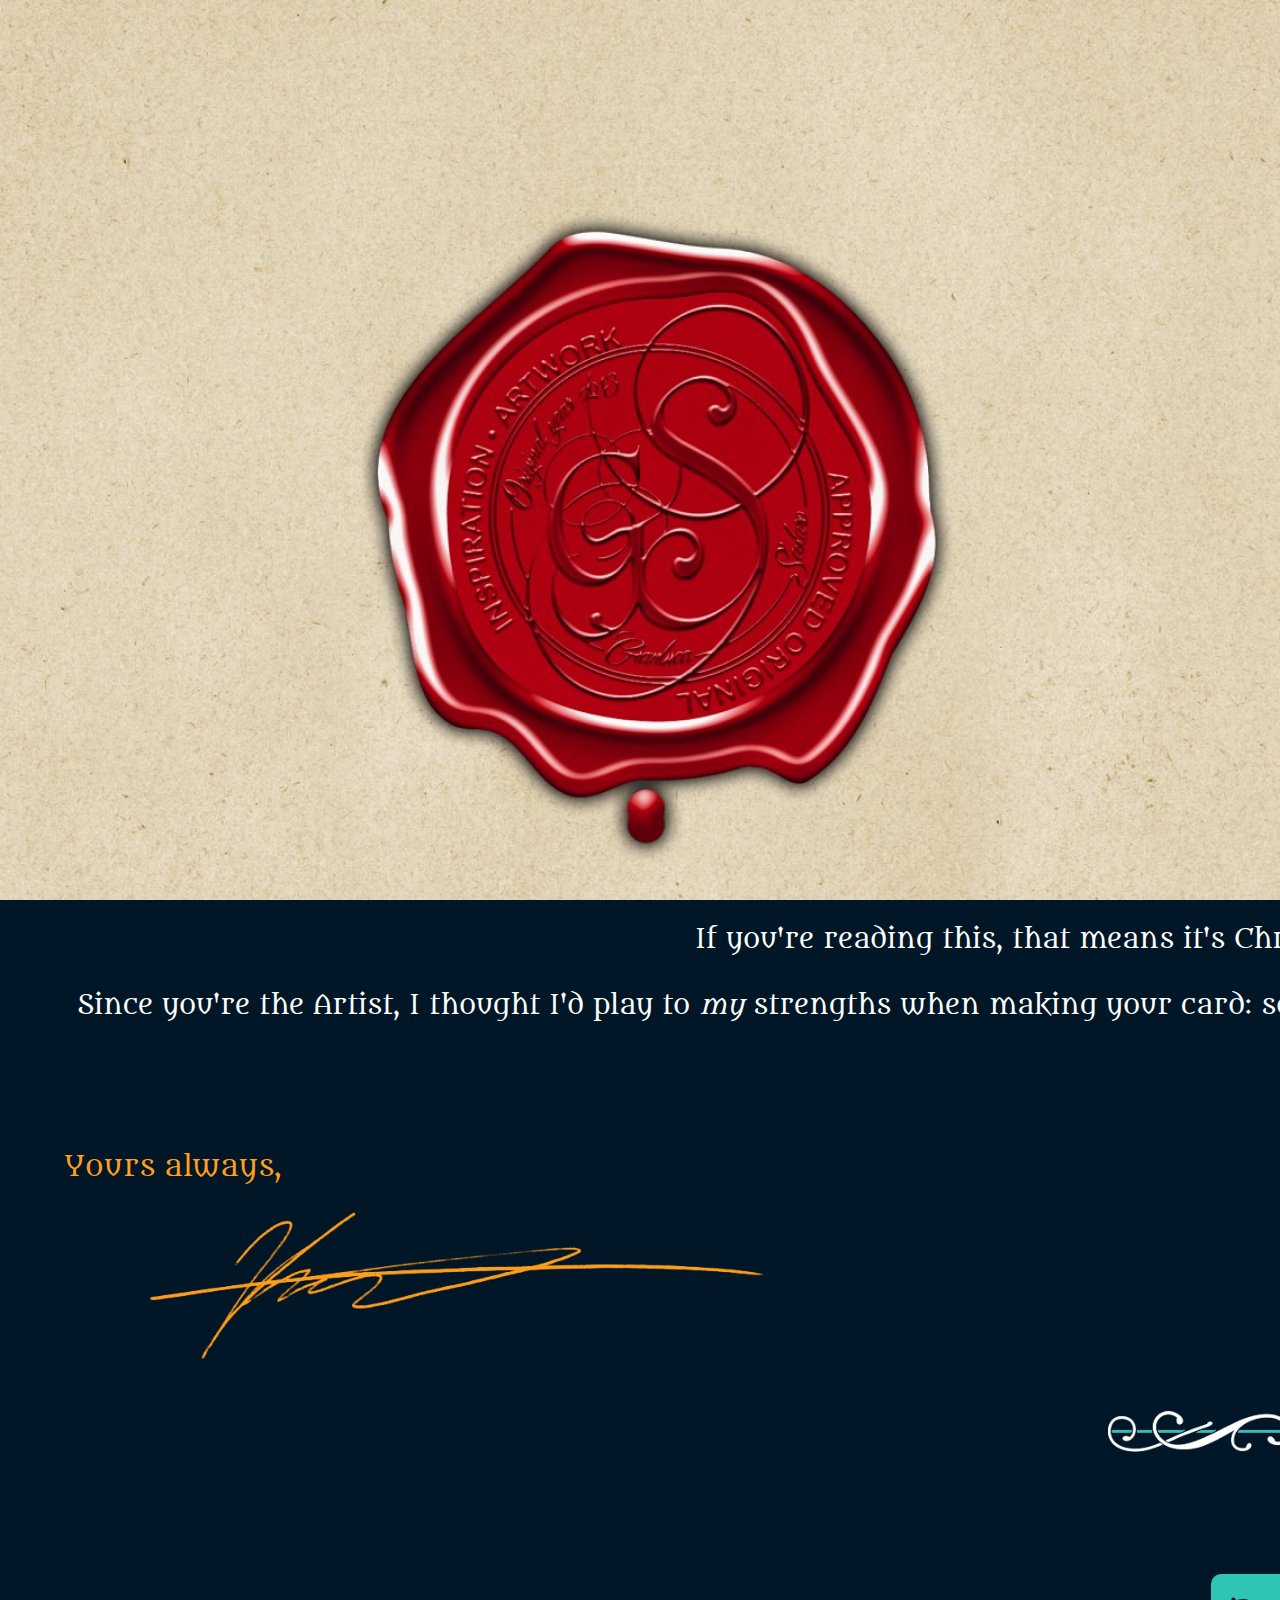
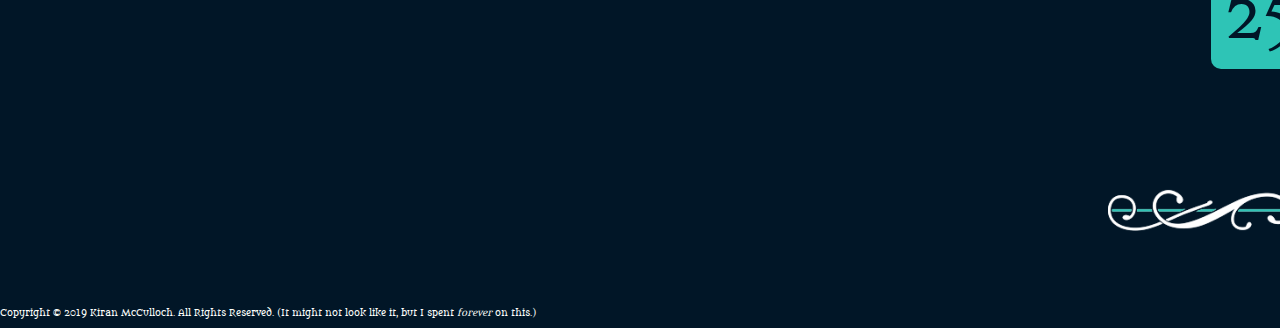
==== commit d0d8b1f9: "probably the true final" ====
--- a/index.html
+++ b/index.html
@@ -2,7 +2,7 @@
 <html>
 <head>
     <meta charset="utf-8">
-    <title>Merry Christmas 33!</title>
+    <title>Merry Christmas!</title>
     <script src="https://cdn.zingchart.com/zingchart.min.js"></script>
     <link rel="apple-touch-icon" sizes="180x180" href="./icon/apple-touch-icon.png">
     <link rel="icon" type="image/png" sizes="32x32" href="./icon/favicon-32x32.png">
@@ -50,7 +50,7 @@
         .mySlides {
             position: relative;
             display: inline-block;
-            width: 40vw;
+            width: 45vw;
             float:left;
             padding: 0vh 3.5vw 0vh 3.5vw;
         }
@@ -177,74 +177,74 @@
                     }
                 },
                 values: [
-                    ['2019-09-06', 2, 'We matched on Tinder'],
-                    ['2019-09-13', 2, 'Dinner at Vua near Dawson, ended up at my place,\nwatched Jurassic Park'],
-                    ['2019-09-15', 2, 'Brunch at Eggspectation, went to Fine Arts Museum,\nended up at my place'],
-                    ['2019-09-19', 2, 'Went to the pet store and Canadian Tire near Dawson,\nsomehow ended up at my place '],
-                    ['2019-09-21', 2, 'Went to your place, made dinner and cookies,\nwatched About A Boy'],
-                    ['2019-09-24', 2, 'Got lunch on campus at McGill, went to Indigo '],
-                    ['2019-09-26', 2, 'You showed up at my place unexpectedly to hang out'],
-                    ['2019-09-27', 2, 'Climate March followed by dinner at L’Gros Luxe, sleepover'],
-                    ['2019-09-28', 2, 'Made french toast for breakfast and then lunch at Yokato Yokabai'],
-                    ['2019-10-01', 2, 'Lunch on campus at McGill, went to Redpath Museum'],
-                    ['2019-10-03', 2, 'Came to my place, went through google photos'],
-                    ['2019-10-04', 2, 'Walked from McGill to my place, watched Over the Garden Wall,\nmade sandwiches, sleepover'],
-                    ['2019-10-05', 2, 'Made french toast and watched Adventure Time'],
-                    ['2019-10-10', 2, 'Some sort of sleepover. This one\'s lost to time.'],
+                    ['2019-09-06', 3, 'We matched on Tinder'],
+                    ['2019-09-13', 3, 'Dinner at Vua near Dawson, ended up at my place,\nwatched Jurassic Park'],
+                    ['2019-09-15', 3, 'Brunch at Eggspectation, went to Fine Arts Museum,\nended up at my place'],
+                    ['2019-09-19', 3, 'Went to the pet store and Canadian Tire near Dawson,\nsomehow ended up at my place '],
+                    ['2019-09-21', 3, 'Went to your place, made dinner and cookies,\nwatched About A Boy'],
+                    ['2019-09-24', 3, 'Got lunch on campus at McGill, went to Indigo '],
+                    ['2019-09-26', 3, 'You showed up at my place unexpectedly to hang out'],
+                    ['2019-09-27', 3, 'Climate March followed by dinner at L’Gros Luxe, sleepover'],
+                    ['2019-09-28', 3, 'Made french toast for breakfast and then lunch at Yokato Yokabai'],
+                    ['2019-10-01', 3, 'Lunch on campus at McGill, went to Redpath Museum'],
+                    ['2019-10-03', 3, 'Came to my place, went through google photos'],
+                    ['2019-10-04', 3, 'Walked from McGill to my place, watched Over the Garden Wall,\nmade sandwiches, sleepover'],
+                    ['2019-10-05', 3, 'Made french toast and watched Adventure Time'],
+                    ['2019-10-10', 3, 'Some sort of sleepover. This one\'s lost to time.'],
                     ['2019-10-11', 1, 'Saw each other briefly, but not <i>technically</i> a date'],
-                    ['2019-10-13', 2, 'You came over around midnight after a party, slept over - \nthen went to parc Lafontaine and your house later in the day'],
-                    ['2019-10-14', 2, 'Canadian Thanksgiving with your family'],
-                    ['2019-10-16', 2, 'went to Dawson to do homework with you, went to the mall,\nlounged on couches in Canadian Tire'],
-                    ['2019-10-17', 2, 'Came to my place, ordered pasta,\nwatched Adventure Time, sleepover '],
+                    ['2019-10-13', 3, 'You came over around midnight after a party, slept over - \nthen went to parc Lafontaine and your house later in the day'],
+                    ['2019-10-14', 3, 'Canadian Thanksgiving with your family'],
+                    ['2019-10-16', 3, 'went to Dawson to do homework with you, went to the mall,\nlounged on couches in Canadian Tire'],
+                    ['2019-10-17', 3, 'Came to my place, ordered pasta,\nwatched Adventure Time, sleepover '],
                     ['2019-10-18', 1, 'Saw each other briefly, but not <i>technically</i> a date'],
-                    ['2019-10-19', 2, 'Went thrifting, came to my place,\nwent to my friend\'s birthday party, sleepover'],
-                    ['2019-10-20', 2, 'Went to your place, saw the dog, ate lunch'],
-                    ['2019-10-22', 2, 'Hung out at McGill, then at Dawson, ate brie and baguettes'],
-                    ['2019-10-24', 2, 'Hung out at my place, made meatballs, sleepover'],
-                    ['2019-10-25', 2, 'Your Halloween party at your house, sleepover'],
-                    ['2019-10-26', 2, 'Ate lunch at yours, walked around Westmount'],
-                    ['2019-10-27', 2, 'Did homework and ate dinner at your place'],
-                    ['2019-10-30', 2, 'Walked around the plateau and then did the\nstates presentation at my place'],
-                    ['2019-10-31', 2, 'Made pasta at my place, watched Tall Girl, ate popcorn, sleepover'],
+                    ['2019-10-19', 3, 'Went thrifting, came to my place,\nwent to my friend\'s birthday party, sleepover'],
+                    ['2019-10-20', 3, 'Went to your place, saw the dog, ate lunch'],
+                    ['2019-10-22', 3, 'Hung out at McGill, then at Dawson, ate brie and baguettes'],
+                    ['2019-10-24', 3, 'Hung out at my place, made meatballs, sleepover'],
+                    ['2019-10-25', 3, 'Your Halloween party at your house, sleepover'],
+                    ['2019-10-26', 3, 'Ate lunch at yours, walked around Westmount'],
+                    ['2019-10-27', 3, 'Did homework and ate dinner at your place'],
+                    ['2019-10-30', 3, 'Walked around the plateau and then did the\nstates presentation at my place'],
+                    ['2019-10-31', 3, 'Made pasta at my place, watched Tall Girl, ate popcorn, sleepover'],
                     ['2019-11-01', 1, 'Saw each other briefly, but not <i>technically</i> a date'],
-                    ['2019-11-02', 2, 'Went to the library, made chicken parm at my place,\nwatched Ratatouille, sleepover'],
-                    ['2019-11-03', 2, 'Made pancakes for breakfast, went to the contemporary art museum,\nate lunch and dinner at your place'],
-                    ['2019-11-05', 2, 'Live drawing (of me) at your place, dinner, and studying'],
-                    ['2019-11-07', 2, 'Made pasta at my place, watched Adventure Time, sleepover'],
+                    ['2019-11-02', 3, 'Went to the library, made chicken parm at my place,\nwatched Ratatouille, sleepover'],
+                    ['2019-11-03', 3, 'Made pancakes for breakfast, went to the contemporary art museum,\nate lunch and dinner at your place'],
+                    ['2019-11-05', 3, 'Live drawing (of me) at your place, dinner, and studying'],
+                    ['2019-11-07', 3, 'Made pasta at my place, watched Adventure Time, sleepover'],
                     ['2019-11-08', 1, 'Saw each other briefly, but not <i>technically</i> a date'],
-                    ['2019-11-09', 2, 'Went to the library, ate greek food at Sparta Chicken,\nsleepover at mine'],
+                    ['2019-11-09', 3, 'Went to the library, ate greek food at Sparta Chicken,\nsleepover at mine'],
                     ['2019-11-10', 1, 'Saw each other briefly, but not <i>technically</i> a date'],
-                    ['2019-11-12', 2, 'Ate dinner at your place, watched an Iranian vampire movie'],
-                    ['2019-11-13', 2, 'You came to my place unexpectedly,\nwe ate pasta and hot chocolate'],
-                    ['2019-11-15', 2, 'My birthday party (at Rob’s place), sleepover at mine'],
-                    ['2019-11-16', 2, 'Slept in, went Cafe Santropol for lunch\nand then botanical gardens, library'],
-                    ['2019-11-20', 2, 'I came to Dawson for a quick dinner'],
-                    ['2019-11-21', 2, 'Came to my place, made Fancy butter pasta,\nwatched Arrival, sleepover'],
+                    ['2019-11-12', 3, 'Ate dinner at your place, watched an Iranian vampire movie'],
+                    ['2019-11-13', 3, 'You came to my place unexpectedly,\nwe ate pasta and hot chocolate'],
+                    ['2019-11-15', 3, 'My birthday party (at Rob’s place), sleepover at mine'],
+                    ['2019-11-16', 3, 'Slept in, went Cafe Santropol for lunch\nand then botanical gardens, library'],
+                    ['2019-11-20', 3, 'I came to Dawson for a quick dinner'],
+                    ['2019-11-21', 3, 'Came to my place, made Fancy butter pasta,\nwatched Arrival, sleepover'],
                     ['2019-11-22', 1, 'Saw each other briefly, but not <i>technically</i> a date'],
-                    ['2019-11-23', 2, 'Went to the library, made breaded chicken at my place,\nwatched The Holy Mountain, sleepover'],
-                    ['2019-11-24', 2, 'Woke up, made french toast, took a nap'],
-                    ['2019-11-25', 2, 'I came to Dawson to hang out real quick,\ncoffee date at Starbucks'],
-                    ['2019-11-26', 2, 'Popped over to Dawson for a quick dinner, went to Canadian Tire'],
-                    ['2019-11-28', 2, 'Met up at my place, thanksgiving dinner with my parents\nat L’Academie, watched Song of the Sea, sleepover '],
-                    ['2019-11-29', 2, 'Woke up, made pancakes, hung out'],
-                    ['2019-11-30', 2, 'Went to the library, then your place, made stir-fry,\nwatched Captain Fantastic & ate chocolates,\nlooked at old drawings/photos, sleepover'],
-                    ['2019-12-01', 2, 'Slept in, ate cheesy bagels, read books, hung out'],
-                    ['2019-12-02', 2, 'Went to Dawson to hang out while you did homework'],
-                    ['2019-12-03', 2, 'Went to Dawson, ate greek food, hung out while you worked for a while'],
-                    ['2019-12-04', 2, 'Went to Dawson, got some pizza, played some sporcle'],
-                    ['2019-12-05', 2, 'Came to my place, made pasta, watched Netflix, sleepover'],
-                    ['2019-12-06', 2, 'Dinner with your grandparents, sleepover at your place'],
+                    ['2019-11-23', 3, 'Went to the library, made breaded chicken at my place,\nwatched The Holy Mountain, sleepover'],
+                    ['2019-11-24', 3, 'Woke up, made french toast, took a nap'],
+                    ['2019-11-25', 3, 'I came to Dawson to hang out real quick,\ncoffee date at Starbucks'],
+                    ['2019-11-26', 3, 'Popped over to Dawson for a quick dinner, went to Canadian Tire'],
+                    ['2019-11-28', 3, 'Met up at my place, thanksgiving dinner with my parents\nat L’Academie, watched Song of the Sea, sleepover '],
+                    ['2019-11-29', 3, 'Woke up, made pancakes, hung out'],
+                    ['2019-11-30', 3, 'Went to the library, then your place, made stir-fry,\nwatched Captain Fantastic & ate chocolates,\nlooked at old drawings/photos, sleepover'],
+                    ['2019-12-01', 3, 'Slept in, ate cheesy bagels, read books, hung out'],
+                    ['2019-12-02', 3, 'Went to Dawson to hang out while you did homework'],
+                    ['2019-12-03', 3, 'Went to Dawson, ate greek food, hung out while you worked for a while'],
+                    ['2019-12-04', 3, 'Went to Dawson, got some pizza, played some sporcle'],
+                    ['2019-12-05', 3, 'Came to my place, made pasta, watched Netflix, sleepover'],
+                    ['2019-12-06', 3, 'Dinner with your grandparents, sleepover at your place'],
                     ['2019-12-07', 1, 'Saw each other briefly, but not <i>technically</i> a date'],
-                    ['2019-12-08', 2, 'At your place, ate homemade pizza, then hung out & studied together'],
-                    ['2019-12-09', 2, 'Came to mine, made chicken parm then watched Bob Burger\nand ate chocolate chip cookies, sleepover'],
+                    ['2019-12-08', 3, 'At your place, ate homemade pizza, then hung out & studied together'],
+                    ['2019-12-09', 3, 'Came to mine, made chicken parm then watched Bob Burger\nand ate chocolate chip cookies, sleepover'],
                     ['2019-12-10', 1, 'Saw each other briefly, but not <i>technically</i> a date'],
-                    ['2019-12-12', 2, 'Made chicken souvlaki at my place, watched Awakenings, sleepover'],
-                    ['2019-12-13', 2, 'Slept in, made buttermilk pancakes, got dinner at Vua,\nsaw Queen & Slim at the theater, went back to your place, sleepover'],
+                    ['2019-12-12', 3, 'Made chicken souvlaki at my place, watched Awakenings, sleepover'],
+                    ['2019-12-13', 3, 'Slept in, made buttermilk pancakes, got dinner at Vua,\nsaw Queen & Slim at the theater, went back to your place, sleepover'],
                     ['2019-12-14', 1, 'Saw each other briefly, but not <i>technically</i> a date'],
-                    ['2019-12-16', 2, 'Hung out at your place - later, fancy dinner at Cadet, sleepover'],
-                    ['2019-12-17', 2, 'Borrowed the car to drive to SkyZone - later, made ravioli and hung out'],
-                    ['2019-12-18', 2, 'Went to your place after your wisdom teeth surgery,\nate a lot of food and watched the Hunger Games'],
-                    ['2019-12-19', 2, 'I flew back to Philadelphia'],
+                    ['2019-12-16', 3, 'Hung out at your place - later, fancy dinner at Cadet, sleepover'],
+                    ['2019-12-17', 3, 'Borrowed the car to drive to SkyZone - later, made ravioli and hung out'],
+                    ['2019-12-18', 3, 'Went to your place after your wisdom teeth surgery,\nate a lot of food and watched the Hunger Games'],
+                    ['2019-12-19', 3, 'I flew back to Philadelphia'],
                 ]
             },
                 tooltip: { // Use this object to to configure the tooltips.
@@ -327,17 +327,17 @@
                 <button class="roundbutton" onclick="hideFunction(); carousel(); removeScrollLock()"></button>
         </div>
         <div class="header" id="myHeader" style="font-family: 'aguafina'; font-size:5vh; color:#FDFFFC; line-height:0px;">
-            <p>Kiran's Crazy Creative Coded Christmas Card</p>
+            <p>Kiran's Crazy Coded Christmas Card</p>
         </div>
 
         <div style="padding-top:12vh; text-align:center; display:flex; justify-content:center; align-items:center;">
-            <img src="./img/hollyleft.png" alt="if this image isn't showing up, something's gone wrong" style="width:22%; position:relative; display: inline-block; float:left; padding:10px;">
+            <img src="./img/hollyleft.png" alt="if this image isn't showing up, something's gone wrong" style="width:18%; position:relative; display: inline-block; float:left; padding:10px;">
             <img class="mySlides" alt="if this image isn't showing up, something's gone wrong" src="./img/slide1.png">
             <img class="mySlides" alt="if this image isn't showing up, something's gone wrong" src="./img/slide2.png">
             <img class="mySlides" alt="if this image isn't showing up, something's gone wrong" src="./img/slide3.png">
             <img class="mySlides" alt="if this image isn't showing up, something's gone wrong" src="./img/slide4.png">
             <img class="mySlides" alt="if this image isn't showing up, something's gone wrong" src="./img/slide5.png">
-            <img src="./img/hollyright.png" alt="if this image isn't showing up, something's gone wrong" style="width:22%; position:relative; display: inline-block; float:left; padding:10px;">
+            <img src="./img/hollyright.png" alt="if this image isn't showing up, something's gone wrong" style="width:18%; position:relative; display: inline-block; float:left; padding:10px;">
         </div>
 
         <p style="clear: both;"></p>
@@ -345,9 +345,9 @@
 
         <img class="line" src="./img/line.png" alt="if this image isn't showing up, something's gone wrong" style="padding-top: 1%; padding-bottom: 0%;">
 
-        <div style="font-family: 'metamorphous'; text-align: center;">
+        <div style="font-family: 'metamorphous'; text-align: center; padding: 0vh 5vw 0vh 5vw;">
             <p style="font-size: 4vw; color:#FF9F1C">Merry Christmas, Muriel!</p>
-            <p style="font-size: 2vw; color:#FDFFFC;">If you're reading this, that means it's Christmas, which also means we've <br> been together for well over one hundred days. Isn't that insane?<br><br>Since you're the Artist, I thought I'd play to <i>my</i> strengths when making your card:<br>so I designed, photoshopped, hosted, and coded this website from scratch.<br>I know it's not a "tradtional" card, but I hope you like it - think of it<br>as a celebration of our first year together.<br><br>Here's to so many more, mon cœur. See you soon.</p>
+            <p style="font-size: 2vw; color:#FDFFFC;">If you're reading this, that means it's Christmas, which also means we've been together for well over one hundred days. Isn't that insane?<br><br>Since you're the Artist, I thought I'd play to <i>my</i> strengths when making your card: so I designed, photoshopped, hosted, and coded this website from scratch. I know it's not a "tradtional" card, but I hope you like it - think of it as a celebration of our first year together.<br><br>Here's to so many more, mon cœur. See you soon.</p>
         </div>
 
         <div style="font-family: 'metamorphous'; text-align: left; padding-left: 5vw">
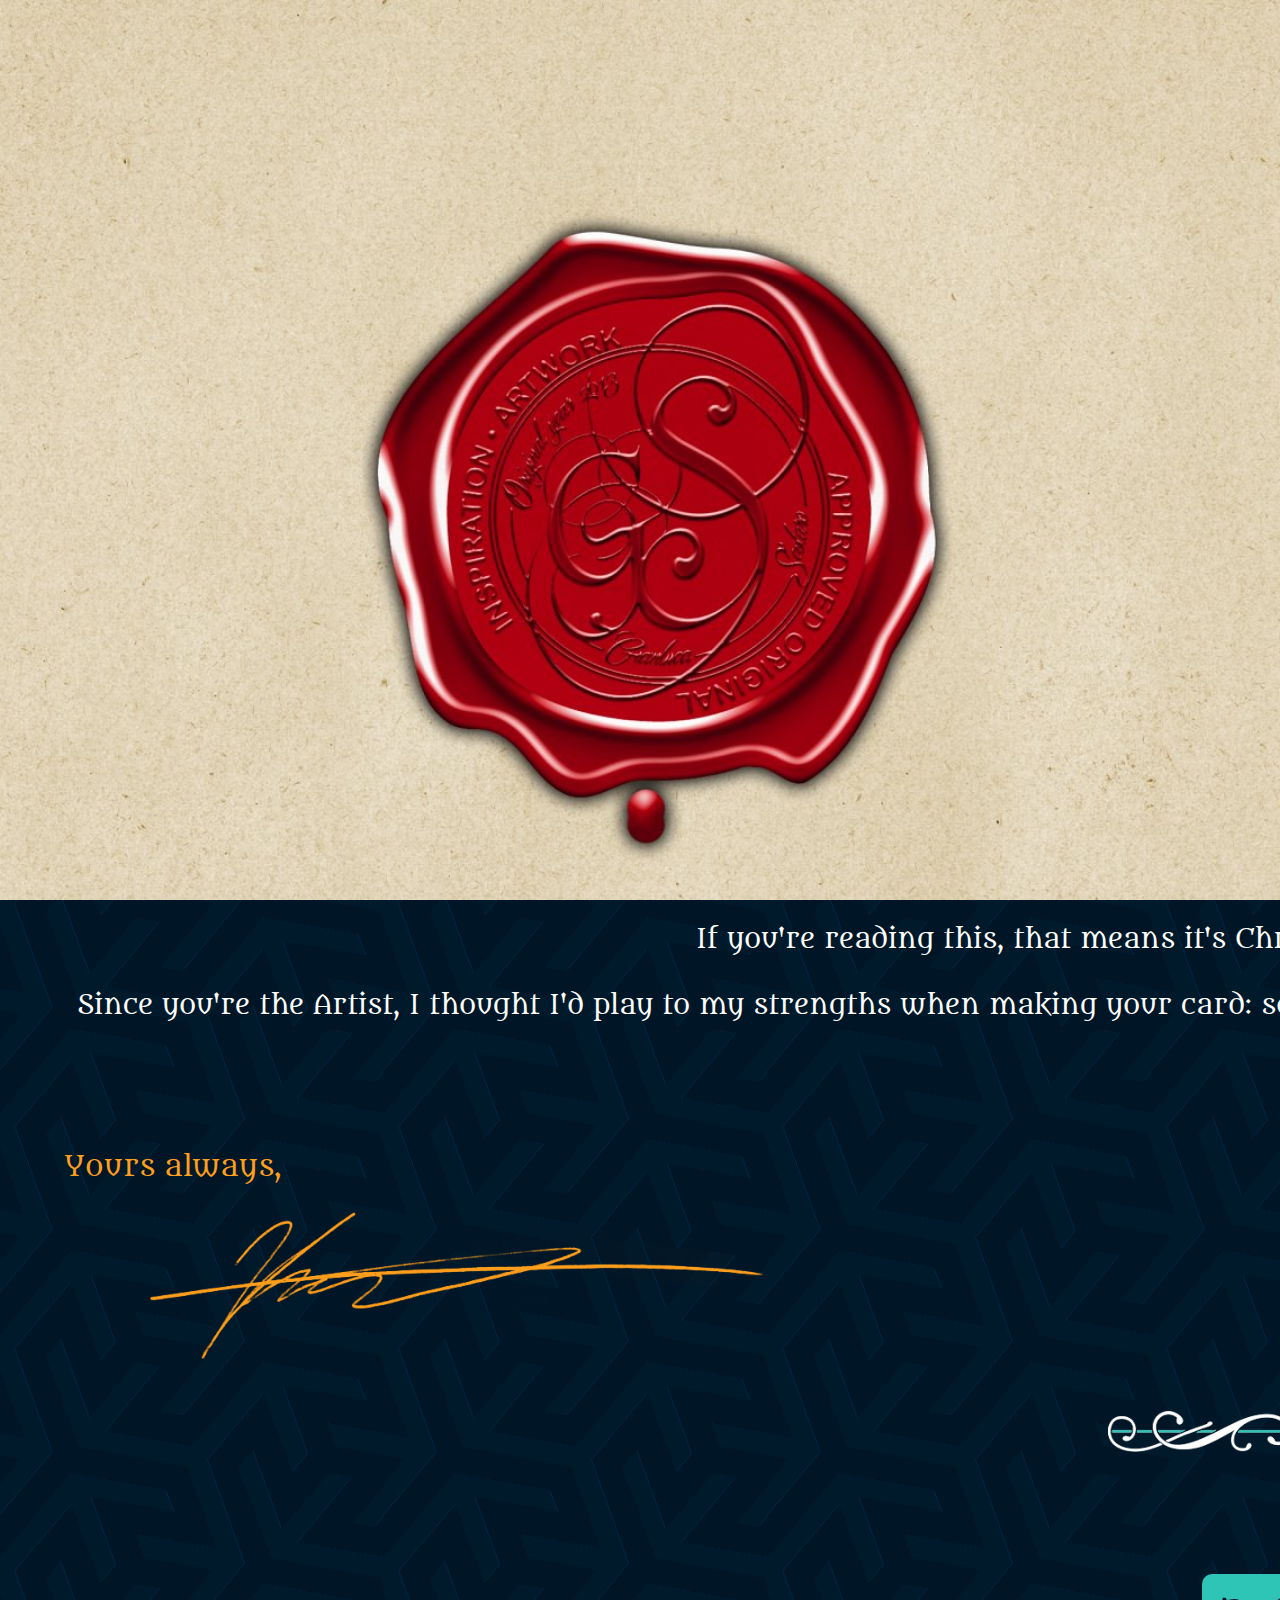
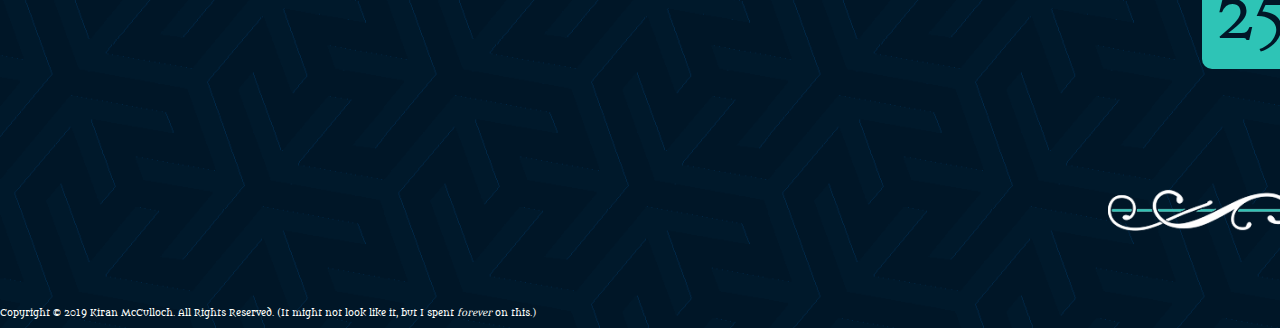
==== commit c9190ee1: "new background" ====
--- a/index.html
+++ b/index.html
@@ -15,6 +15,13 @@
     <style>
         zing-grid[loading] {
             height: 400px;
+        }
+
+        body{
+            background-image: url("./img/tile.png");
+            background-repeat: repeat;
+            background-color: #001627;
+            background-size: 30vw;
         }
 
         .blocker{
@@ -320,12 +327,14 @@
     </script>
 </head>
 
-<body style="background-color:#011627;" id="body" class="noScroll">
+<body id="body" class="noScroll">
     <div style="position:absolute; top:0; left:0;">
+
         <div class="blocker" id="intro">
                 <img src="./img/seal.png" alt="if this image isn't showing up, something's gone wrong" style="width:100%; height:100%; object-fit: cover;">
                 <button class="roundbutton" onclick="hideFunction(); carousel(); removeScrollLock()"></button>
         </div>
+
         <div class="header" id="myHeader" style="font-family: 'aguafina'; font-size:5vh; color:#FDFFFC; line-height:0px;">
             <p>Kiran's Crazy Coded Christmas Card</p>
         </div>
@@ -347,7 +356,7 @@
 
         <div style="font-family: 'metamorphous'; text-align: center; padding: 0vh 5vw 0vh 5vw;">
             <p style="font-size: 4vw; color:#FF9F1C">Merry Christmas, Muriel!</p>
-            <p style="font-size: 2vw; color:#FDFFFC;">If you're reading this, that means it's Christmas, which also means we've been together for well over one hundred days. Isn't that insane?<br><br>Since you're the Artist, I thought I'd play to <i>my</i> strengths when making your card: so I designed, photoshopped, hosted, and coded this website from scratch. I know it's not a "tradtional" card, but I hope you like it - think of it as a celebration of our first year together.<br><br>Here's to so many more, mon cœur. See you soon.</p>
+            <p style="font-size: 2vw; color:#FDFFFC;">If you're reading this, that means it's Christmas, which also means we've been together for well over one <i>hundred</i> days. Isn't that insane?<br><br>Since you're the Artist, I thought I'd play to my strengths when making your card: so I designed, photoshopped, hosted, and coded this website from scratch. I know it's not a "tradtional" card, but I hope you like it - think of it as a celebration of our first year together.<br><br>Here's to many more, mon cœur. See you soon.</p>
         </div>
 
         <div style="font-family: 'metamorphous'; text-align: left; padding-left: 5vw">
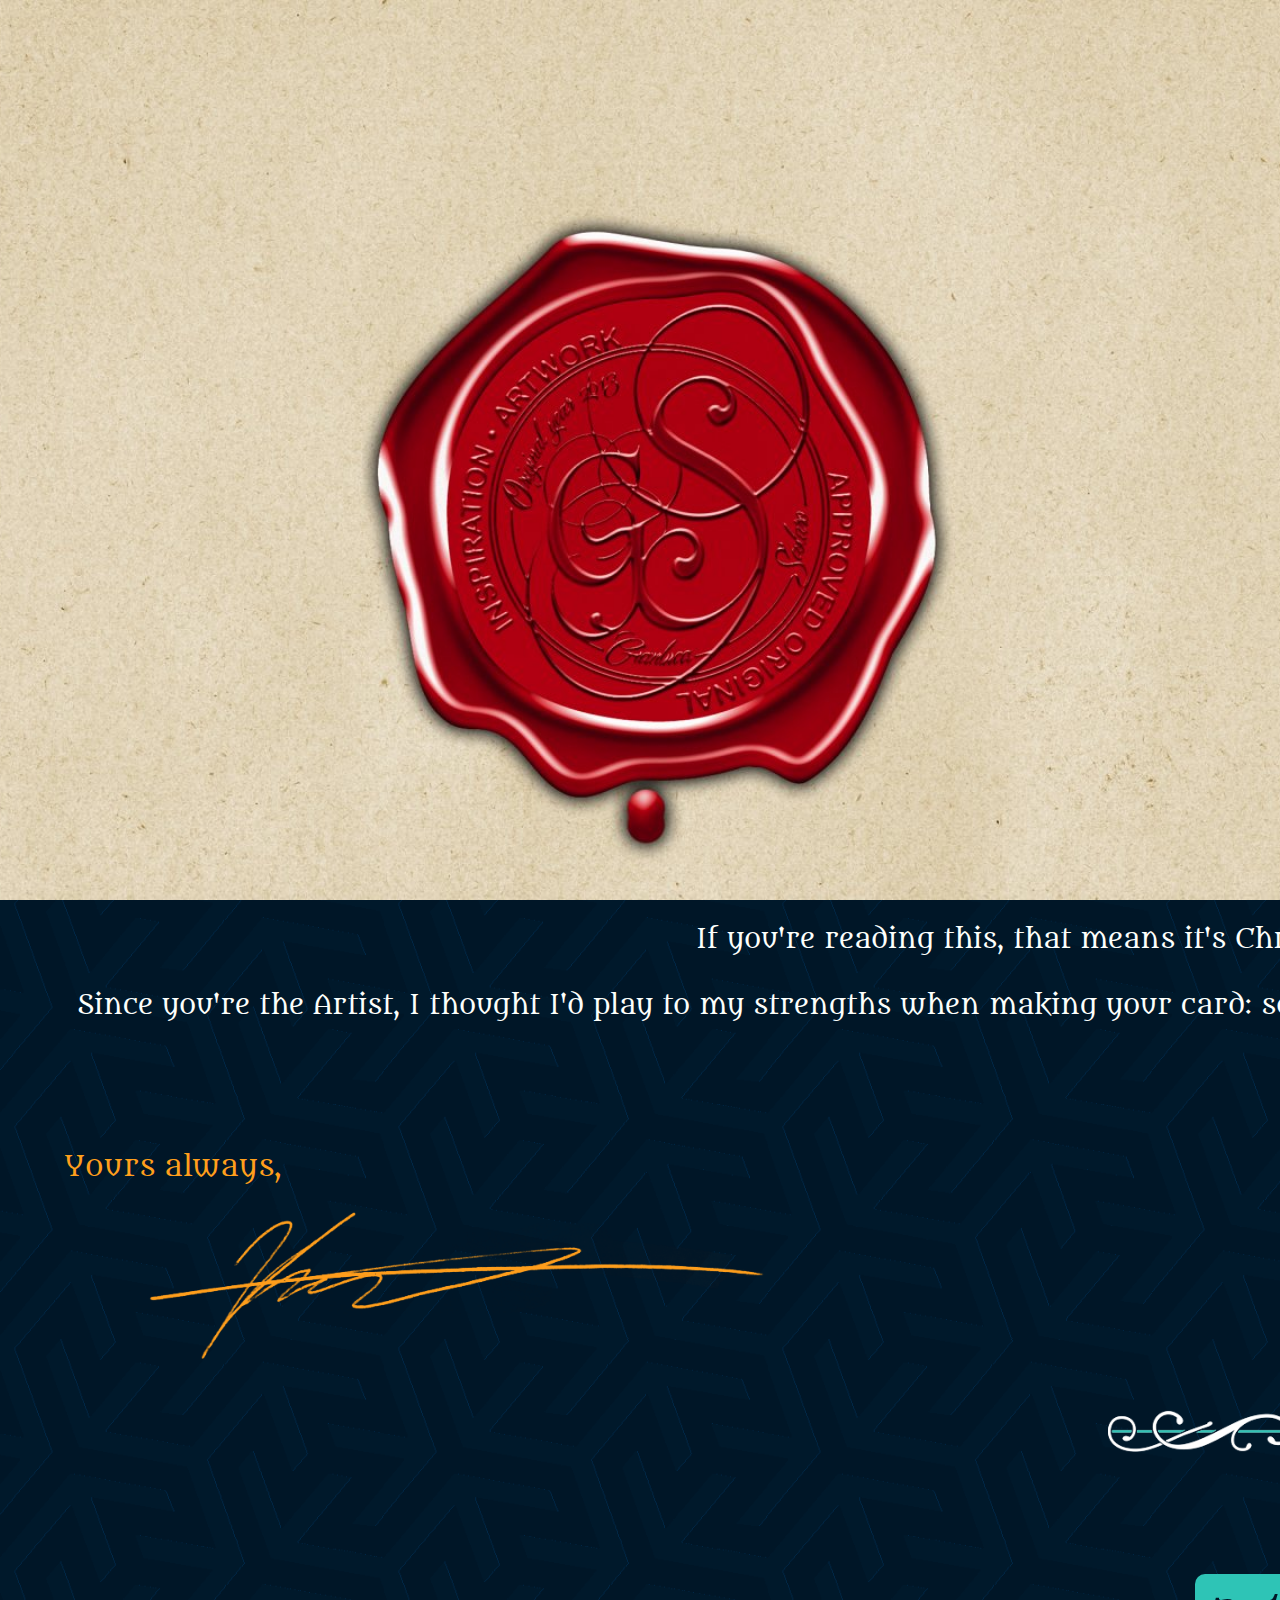
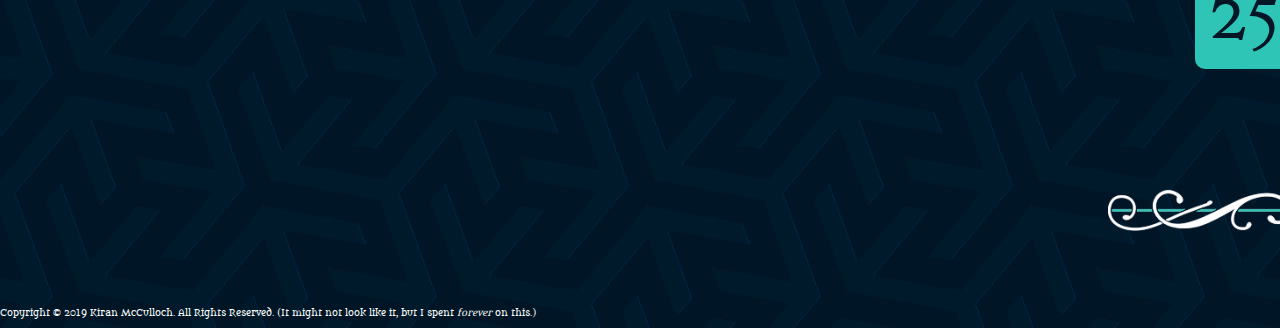
==== commit 2dbee2a9: "secret sex section" ====
--- a/index.html
+++ b/index.html
@@ -10,7 +10,7 @@
     <link rel="manifest" href="./site.webmanifest">
     <link rel="mask-icon" href="./icon/safari-pinned-tab.svg" color="#5bbad5">
     <meta name="msapplication-TileColor" content="#da532c">
-    <meta name="theme-color" content="#ffffff">
+    <meta name="theme-color" content="#FDFFFC">
     <link rel="stylesheet" href="css.css" type="text/css" charset="utf-8" />
     <style>
         zing-grid[loading] {
@@ -167,7 +167,7 @@
                         offsetX: 50,
                     },
                     outline: { // Use this object to style the borders of active and inactive months.
-                      borderColor: 'white',
+                      borderColor: '#FDFFFC',
                       borderWidth: 2,
                       active: { // Use this object to style the borders of active months.
                         borderColor: '#E71D36',
@@ -178,7 +178,7 @@
                 weekday: {
                     values: ['Mon', 'Tue', 'Wed', 'Thu', 'Fri', 'Sat', 'Sun'],
                     item: {
-                        fontColor: 'white',
+                        fontColor: '#FDFFFC',
                         fontSize: 24,
                         fontFamily: 'metamorphous',
                     }
@@ -390,7 +390,9 @@
 
     </div>
     <div class="footer">
-        <img src="./img/tinyk.png" alt="if this image isn't showing up, something's gone wrong" style="width:20vw">
+        <a href="./secret.html">
+            <img src="./img/tinyk.png" alt="if this image isn't showing up, something's gone wrong" style="width:20vw">
+        </a>
     </div>
 </body>
 
